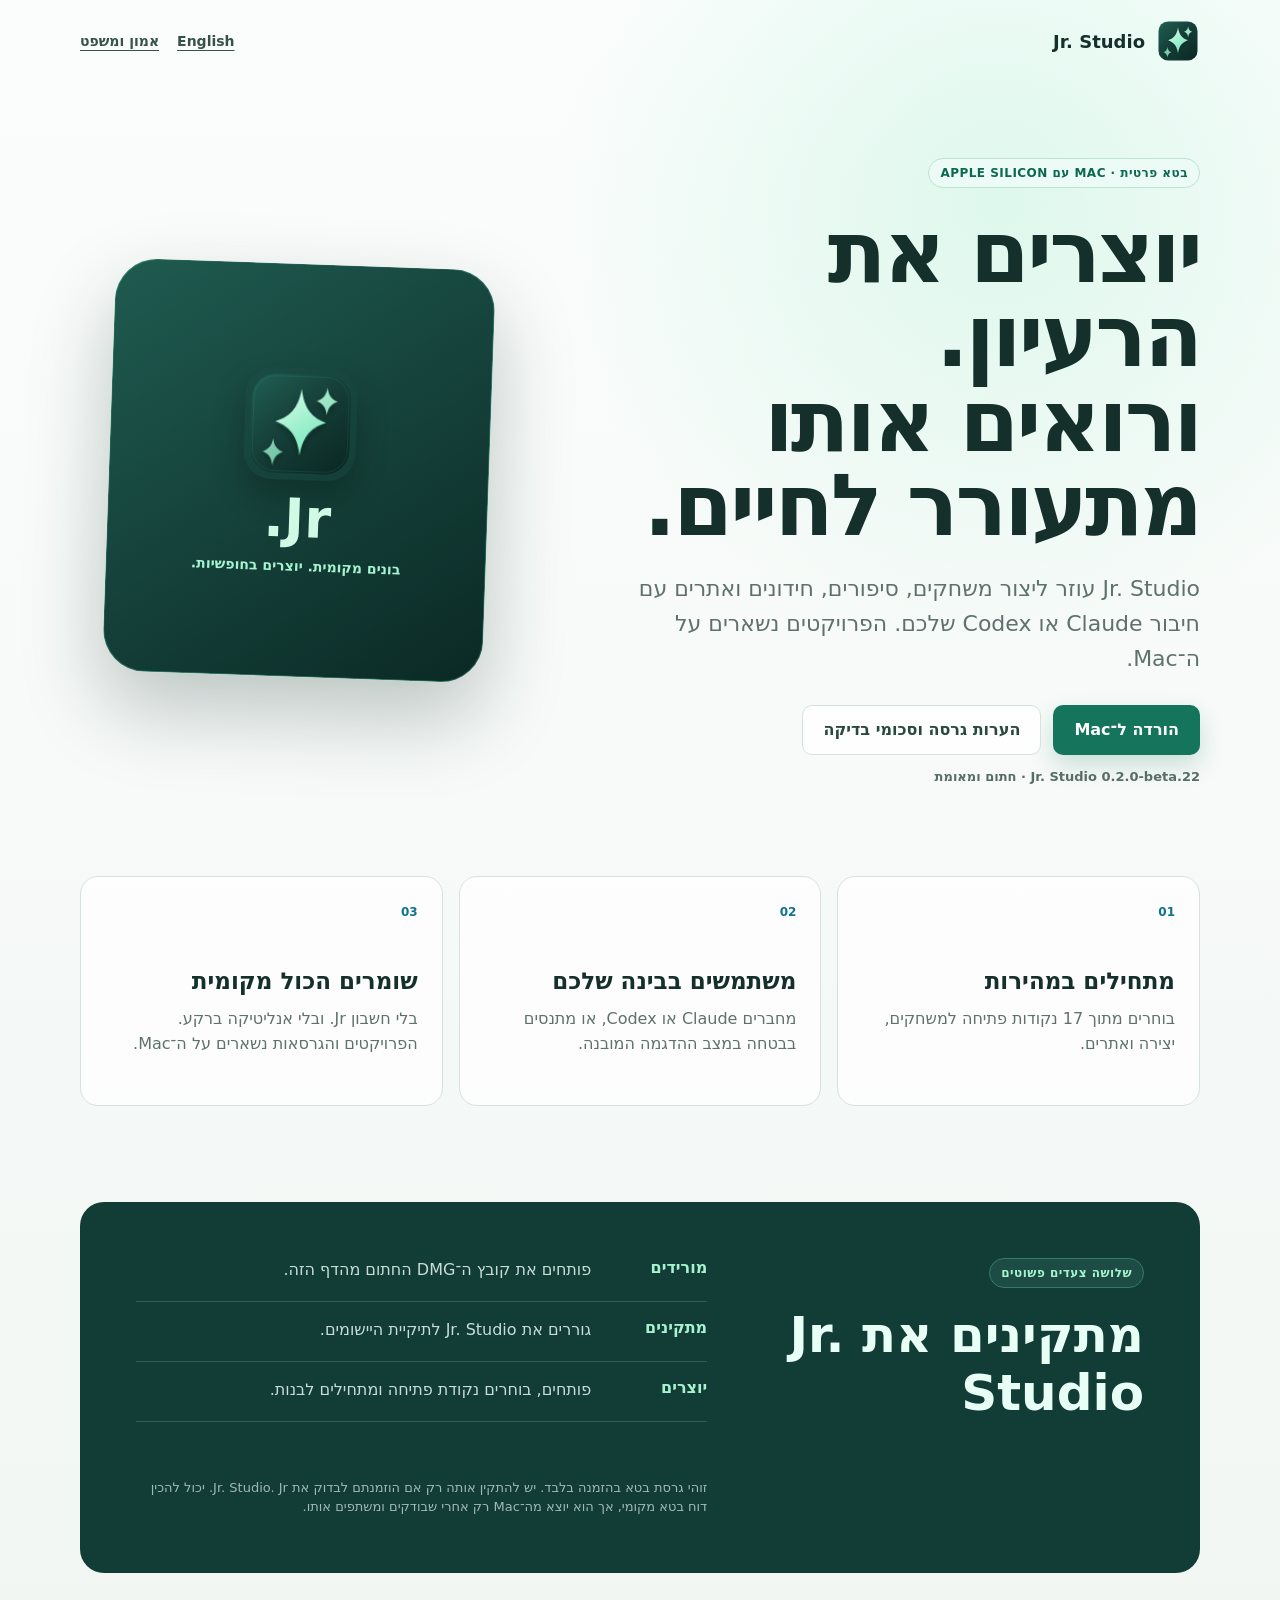
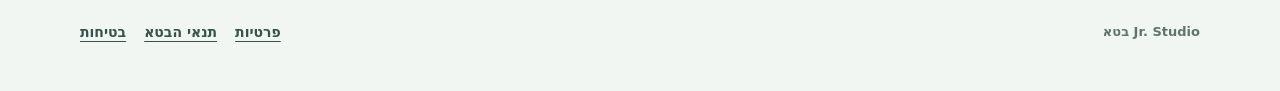
==== he/index.html @ 5e0ccfe3 "Publish v0.2.0-beta.22 download pages" ====
<!doctype html>
<html lang="he" dir="rtl">
  <head>
    <meta charset="utf-8" />
    <meta name="viewport" content="width=device-width, initial-scale=1" />
    <meta name="theme-color" content="#123d36" />
    <meta
      http-equiv="Content-Security-Policy"
      content="default-src 'none'; style-src 'self'; img-src 'self'; font-src 'none'; script-src 'none'; connect-src 'none'; object-src 'none'; base-uri 'none'; form-action 'none'"
    />
    <meta
      name="description"
      content="הורדת Jr. Studio בטא ל־Mac עם Apple Silicon ויצירת משחקים, סיפורים ואתרים בעזרת Claude, Codex או מצב הדגמה."
    />
    <link rel="canonical" href="https://getjr.app/he/" />
    <link rel="alternate" hreflang="en" href="https://getjr.app/" />
    <link rel="stylesheet" href="/assets/site.css" />
    <link rel="icon" href="/assets/icon.svg" type="image/svg+xml" />
    <title>Jr. Studio בטא — הורדה ל־Mac</title>
  </head>
  <body>
    <a class="skip-link" href="#main">דילוג לתוכן</a>
    <header class="site-header">
      <a class="brand" href="/he/" aria-label="דף הבית של Jr. Studio">
        <img src="/assets/icon.svg" width="44" height="44" alt="" />
        <span>Jr. Studio</span>
      </a>
      <nav aria-label="שפה ומידע משפטי">
        <a href="/" lang="en" dir="ltr">English</a>
        <a href="/legal/he/">אמון ומשפט</a>
      </nav>
    </header>

    <main id="main">
      <section class="hero" aria-labelledby="hero-title">
        <div class="hero-copy">
          <span class="eyebrow">בטא פרטית · Mac עם Apple Silicon</span>
          <h1 id="hero-title">יוצרים את הרעיון.<br />ורואים אותו מתעורר לחיים.</h1>
          <p class="lede">
            Jr. Studio עוזר ליצור משחקים, סיפורים, חידונים ואתרים עם חיבור Claude או
            Codex שלכם. הפרויקטים נשארים על ה־Mac.
          </p>
          <div class="hero-actions">
            <a class="button primary" href="https://github.com/MalenboimLior/jr-studio-releases/releases/download/v0.2.0-beta.22/Jr-Studio-0.2.0-beta.22-arm64.dmg" rel="noopener">
              הורדה ל־Mac
            </a>
            <a class="button secondary" href="https://github.com/MalenboimLior/jr-studio-releases/releases/tag/v0.2.0-beta.22" rel="noopener">
              הערות גרסה וסכומי בדיקה
            </a>
          </div>
          <p class="release-meta">Jr. Studio 0.2.0-beta.22 · חתום ומאומת</p>
        </div>
        <div class="hero-art" aria-hidden="true">
          <div class="app-card">
            <img src="/assets/icon.svg" width="112" height="112" alt="" />
            <strong>Jr.</strong>
            <span>בונים מקומית. יוצרים בחופשיות.</span>
          </div>
        </div>
      </section>

      <section class="feature-grid" aria-label="יתרונות">
        <article>
          <span>01</span>
          <h2>מתחילים במהירות</h2>
          <p>בוחרים מתוך 17 נקודות פתיחה למשחקים, יצירה ואתרים.</p>
        </article>
        <article>
          <span>02</span>
          <h2>משתמשים בבינה שלכם</h2>
          <p>מחברים Claude או Codex, או מתנסים בבטחה במצב ההדגמה המובנה.</p>
        </article>
        <article>
          <span>03</span>
          <h2>שומרים הכול מקומית</h2>
          <p>בלי חשבון Jr. ובלי אנליטיקה ברקע. הפרויקטים והגרסאות נשארים על ה־Mac.</p>
        </article>
      </section>

      <section class="install" aria-labelledby="install-title">
        <div>
          <span class="eyebrow">שלושה צעדים פשוטים</span>
          <h2 id="install-title">מתקינים את Jr. Studio</h2>
        </div>
        <ol>
          <li><strong>מורידים</strong><span>פותחים את קובץ ה־DMG החתום מהדף הזה.</span></li>
          <li><strong>מתקינים</strong><span>גוררים את Jr. Studio לתיקיית היישומים.</span></li>
          <li><strong>יוצרים</strong><span>פותחים, בוחרים נקודת פתיחה ומתחילים לבנות.</span></li>
        </ol>
        <p class="beta-note">
          זוהי גרסת בטא בהזמנה בלבד. יש להתקין אותה רק אם הוזמנתם לבדוק את Jr. Studio.
          Jr. יכול להכין דוח בטא מקומי, אך הוא יוצא מה־Mac רק אחרי שבודקים ומשתפים אותו.
        </p>
      </section>
    </main>

    <footer>
      <span>Jr. Studio בטא</span>
      <nav aria-label="מדיניות">
        <a href="/legal/he/privacy/">פרטיות</a>
        <a href="/legal/he/terms/">תנאי הבטא</a>
        <a href="/legal/he/safety/">בטיחות</a>
      </nav>
    </footer>
  </body>
</html>
---- assets/site.css ----
:root {
  color-scheme: light;
  font-family: Inter, ui-sans-serif, system-ui, -apple-system, BlinkMacSystemFont, "Segoe UI", sans-serif;
  color: #15302b;
  background: #f5f8f6;
  font-synthesis: none;
  text-rendering: optimizeLegibility;
  --ink: #15302b;
  --muted: #5e716c;
  --green: #14745c;
  --green-dark: #0d513f;
  --mint: #dff7ed;
  --line: #d8e2dd;
}

* { box-sizing: border-box; }

html { scroll-behavior: smooth; }

body {
  min-width: 320px;
  min-height: 100vh;
  margin: 0;
  background:
    radial-gradient(circle at 78% 12%, rgba(110, 231, 183, 0.2), transparent 28rem),
    linear-gradient(180deg, #fbfdfc 0%, #f1f6f3 100%);
}

a { color: inherit; }

a:focus-visible {
  outline: 3px solid #0284c7;
  outline-offset: 4px;
}

.skip-link {
  position: fixed;
  inset-block-start: 8px;
  inset-inline-start: 8px;
  z-index: 10;
  transform: translateY(-160%);
  border-radius: 8px;
  background: #fff;
  padding: 10px 14px;
  font-weight: 800;
}

.skip-link:focus { transform: translateY(0); }

.site-header,
main,
footer {
  width: min(1120px, calc(100% - 40px));
  margin-inline: auto;
}

.site-header {
  min-height: 82px;
  display: flex;
  align-items: center;
  justify-content: space-between;
  gap: 24px;
}

.brand {
  display: inline-flex;
  align-items: center;
  gap: 11px;
  text-decoration: none;
  font-size: 18px;
  font-weight: 900;
}

.brand img { border-radius: 12px; }

nav {
  display: flex;
  align-items: center;
  flex-wrap: wrap;
  gap: 18px;
}

nav a {
  color: #36534b;
  font-size: 14px;
  font-weight: 750;
  text-underline-offset: 4px;
}

.hero {
  min-height: 620px;
  display: grid;
  grid-template-columns: minmax(0, 1.15fr) minmax(300px, 0.85fr);
  align-items: center;
  gap: clamp(36px, 7vw, 96px);
  padding-block: 76px 92px;
}

.eyebrow {
  display: inline-block;
  border: 1px solid #bce4d5;
  border-radius: 999px;
  background: #ecfbf5;
  color: #0c684f;
  padding: 7px 11px;
  font-size: 12px;
  font-weight: 900;
  letter-spacing: 0.04em;
  text-transform: uppercase;
}

h1,
h2,
p { margin-block-start: 0; }

h1 {
  max-width: 760px;
  margin-block-end: 24px;
  font-size: clamp(50px, 7vw, 86px);
  line-height: 0.98;
  letter-spacing: -0.055em;
}

[dir="rtl"] h1 { letter-spacing: -0.035em; }

.hero-copy > .eyebrow { margin-block-end: 22px; }

.lede {
  max-width: 650px;
  margin-block-end: 28px;
  color: var(--muted);
  font-size: clamp(18px, 2vw, 22px);
  line-height: 1.6;
}

.hero-actions {
  display: flex;
  align-items: center;
  flex-wrap: wrap;
  gap: 12px;
}

.button {
  min-height: 50px;
  display: inline-flex;
  align-items: center;
  justify-content: center;
  border: 1px solid transparent;
  border-radius: 10px;
  padding-inline: 20px;
  text-decoration: none;
  font-weight: 900;
  touch-action: manipulation;
  transition: transform 120ms ease, box-shadow 120ms ease, background-color 120ms ease;
}

.button.primary {
  background: var(--green);
  color: #fff;
  box-shadow: 0 10px 24px rgba(20, 116, 92, 0.2);
}

.button.secondary {
  border-color: var(--line);
  background: rgba(255, 255, 255, 0.84);
  color: #29483f;
}

.button:hover { transform: translateY(-1px); }

.button.primary:hover { background: var(--green-dark); }

.button:active {
  transform: translateY(1px) scale(0.98);
  box-shadow: inset 0 2px 5px rgba(15, 23, 42, 0.18);
}

.release-meta {
  margin-block: 14px 0;
  color: #586d67;
  font-size: 13px;
  font-weight: 700;
}

.hero-art { display: grid; place-items: center; }

.app-card {
  width: min(100%, 380px);
  aspect-ratio: 0.92;
  display: grid;
  place-items: center;
  align-content: center;
  gap: 12px;
  border: 1px solid rgba(110, 231, 183, 0.28);
  border-radius: 42px;
  background: linear-gradient(145deg, #1f5b50, #0b2925);
  color: #d1fae5;
  box-shadow: 0 35px 80px rgba(10, 41, 36, 0.25);
  transform: rotate(2deg);
}

.app-card img { border-radius: 28px; box-shadow: 0 16px 32px rgba(0, 0, 0, 0.24); }
.app-card strong { font-size: 54px; line-height: 1; }
.app-card span { color: #a7f3d0; font-size: 14px; font-weight: 750; }

.feature-grid {
  display: grid;
  grid-template-columns: repeat(3, minmax(0, 1fr));
  gap: 16px;
  padding-block-end: 96px;
}

.feature-grid article {
  min-height: 230px;
  border: 1px solid var(--line);
  border-radius: 18px;
  background: rgba(255, 255, 255, 0.78);
  padding: 24px;
}

.feature-grid article > span { color: #0e7490; font-size: 12px; font-weight: 950; }
.feature-grid h2 { margin-block: 48px 12px; font-size: 23px; }
.feature-grid p { color: var(--muted); line-height: 1.6; }

.install {
  display: grid;
  grid-template-columns: 0.8fr 1.2fr;
  gap: 56px;
  border-radius: 24px;
  background: #123d36;
  color: #e8fff6;
  padding: clamp(28px, 5vw, 56px);
}

.install .eyebrow { border-color: #39796a; background: #1c4c43; color: #a7f3d0; }
.install h2 { margin-block: 18px 0; font-size: clamp(34px, 4vw, 50px); }
.install ol { display: grid; gap: 16px; margin: 0; padding: 0; list-style: none; }
.install li { display: grid; grid-template-columns: 100px 1fr; gap: 16px; border-block-end: 1px solid #2e5d53; padding-block-end: 16px; }
.install li strong { color: #a7f3d0; }
.install li span { color: #c8ddd6; line-height: 1.5; }
.beta-note { grid-column: 2; margin: 0; color: #9fbab2; font-size: 13px; line-height: 1.5; }

footer {
  min-height: 118px;
  display: flex;
  align-items: center;
  justify-content: space-between;
  gap: 24px;
  color: #5f746e;
  font-size: 13px;
}

footer > span { font-weight: 900; }

@media (max-width: 780px) {
  .site-header, main, footer { width: min(100% - 28px, 680px); }
  .hero { min-height: 0; grid-template-columns: 1fr; padding-block: 52px 68px; }
  .hero-art { order: -1; }
  .app-card { width: 210px; aspect-ratio: 1; border-radius: 28px; transform: rotate(1deg); }
  .app-card img { width: 76px; height: 76px; border-radius: 20px; }
  .app-card strong { font-size: 38px; }
  .feature-grid { grid-template-columns: 1fr; padding-block-end: 64px; }
  .feature-grid article { min-height: 180px; }
  .feature-grid h2 { margin-block-start: 26px; }
  .install { grid-template-columns: 1fr; gap: 34px; }
  .beta-note { grid-column: 1; }
  footer { align-items: flex-start; flex-direction: column; justify-content: center; }
}

@media (prefers-reduced-motion: reduce) {
  *, *::before, *::after { scroll-behavior: auto !important; transition: none !important; }
  .button:hover, .button:active { transform: none; }
}
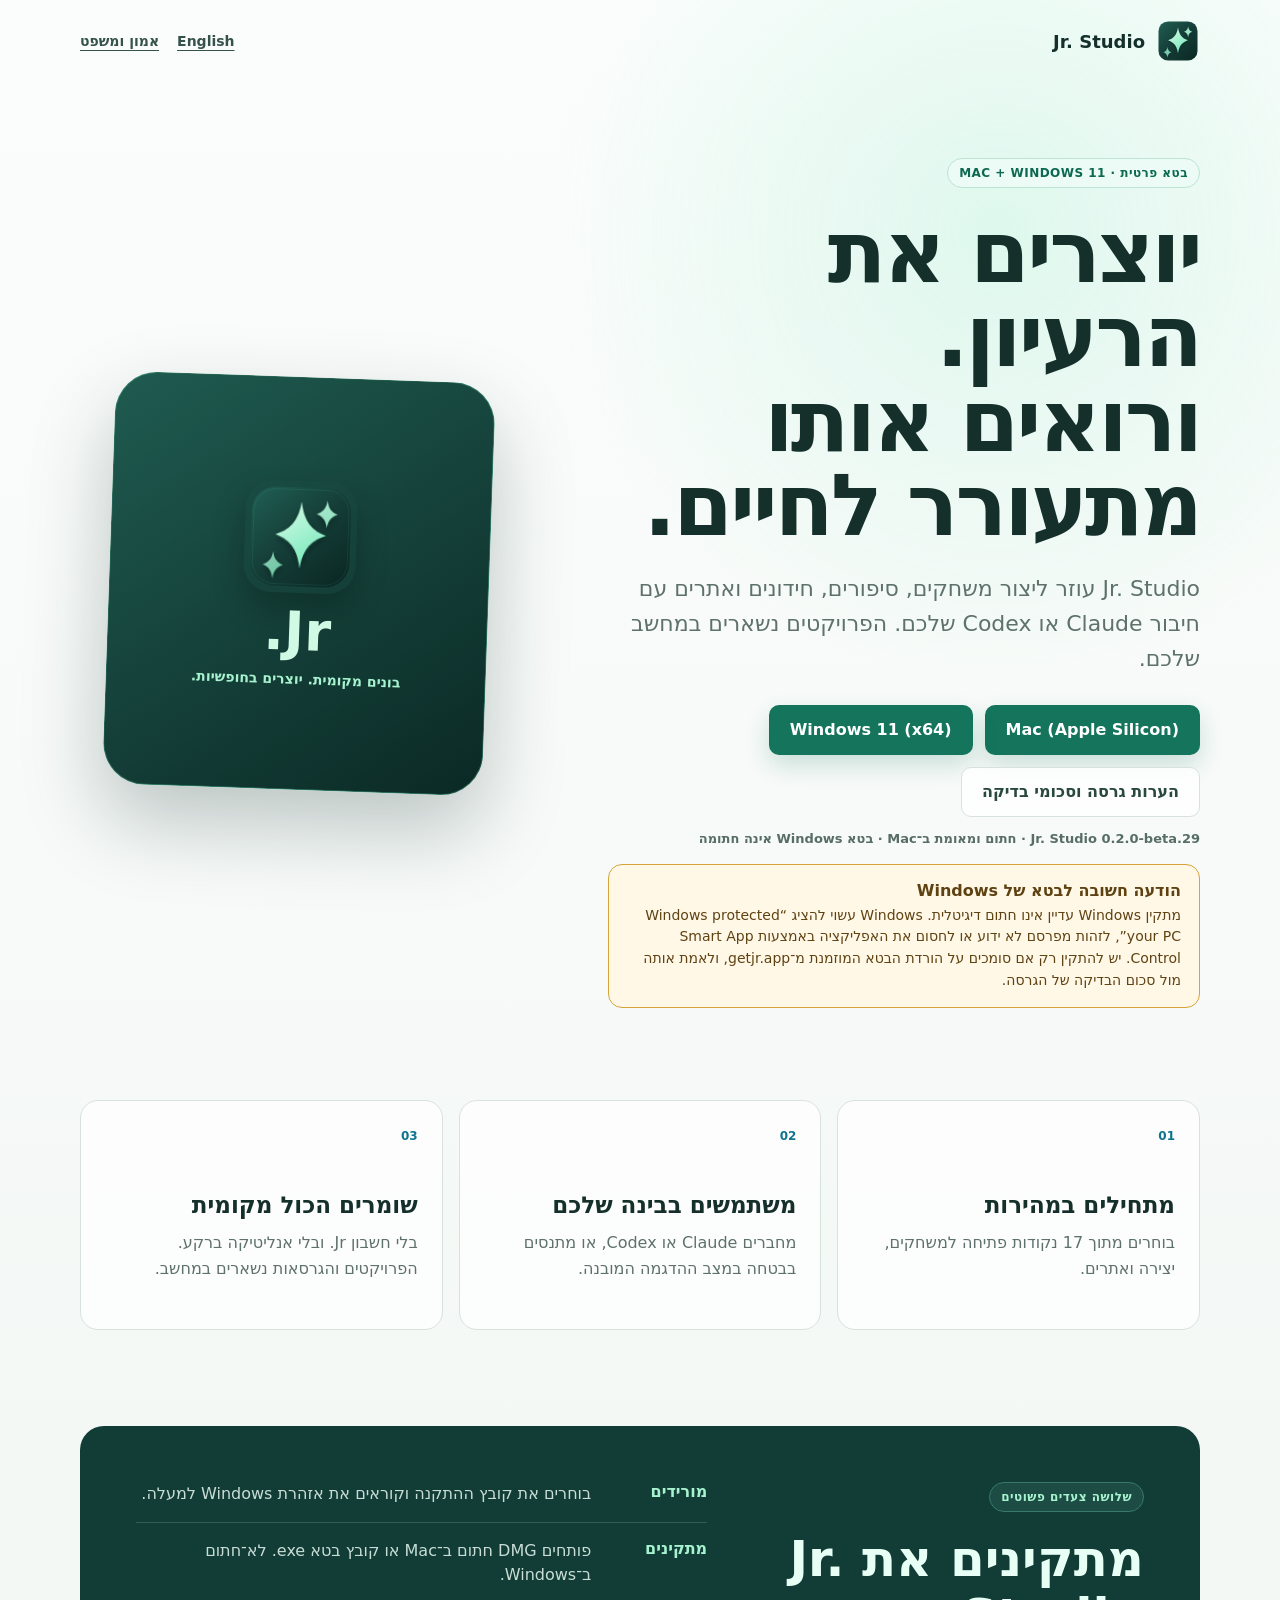
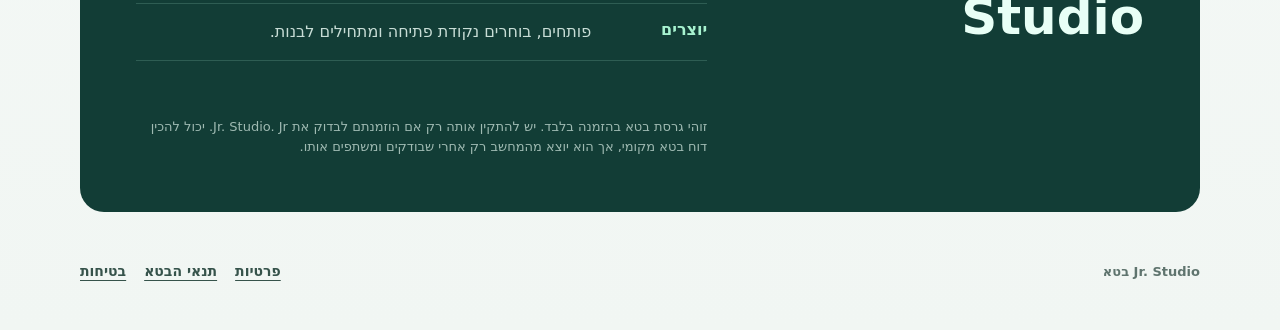
==== commit e67e84e6: "Publish v0.2.0-beta.29 download pages" ====
--- a/he/index.html
+++ b/he/index.html
@@ -10,13 +10,13 @@
     />
     <meta
       name="description"
-      content="הורדת Jr. Studio בטא ל־Mac עם Apple Silicon ויצירת משחקים, סיפורים ואתרים בעזרת Claude, Codex או מצב הדגמה."
+      content="הורדת Jr. Studio בטא ל־Mac או Windows 11 ויצירת משחקים, סיפורים ואתרים בעזרת Claude, Codex או מצב הדגמה."
     />
     <link rel="canonical" href="https://getjr.app/he/" />
     <link rel="alternate" hreflang="en" href="https://getjr.app/" />
     <link rel="stylesheet" href="/assets/site.css" />
     <link rel="icon" href="/assets/icon.svg" type="image/svg+xml" />
-    <title>Jr. Studio בטא — הורדה ל־Mac</title>
+    <title>Jr. Studio בטא — הורדה ל־Mac או Windows</title>
   </head>
   <body>
     <a class="skip-link" href="#main">דילוג לתוכן</a>
@@ -34,21 +34,33 @@
     <main id="main">
       <section class="hero" aria-labelledby="hero-title">
         <div class="hero-copy">
-          <span class="eyebrow">בטא פרטית · Mac עם Apple Silicon</span>
+          <span class="eyebrow">בטא פרטית · Mac + Windows 11</span>
           <h1 id="hero-title">יוצרים את הרעיון.<br />ורואים אותו מתעורר לחיים.</h1>
           <p class="lede">
             Jr. Studio עוזר ליצור משחקים, סיפורים, חידונים ואתרים עם חיבור Claude או
-            Codex שלכם. הפרויקטים נשארים על ה־Mac.
+            Codex שלכם. הפרויקטים נשארים במחשב שלכם.
           </p>
           <div class="hero-actions">
-            <a class="button primary" href="https://github.com/MalenboimLior/jr-studio-releases/releases/download/v0.2.0-beta.22/Jr-Studio-0.2.0-beta.22-arm64.dmg" rel="noopener">
-              הורדה ל־Mac
+            <a class="button primary" data-platform="mac" href="https://github.com/MalenboimLior/jr-studio-releases/releases/download/v0.2.0-beta.29/Jr-Studio-0.2.0-beta.29-arm64.dmg" rel="noopener">
+              Mac (Apple Silicon)
             </a>
-            <a class="button secondary" href="https://github.com/MalenboimLior/jr-studio-releases/releases/tag/v0.2.0-beta.22" rel="noopener">
+            <a class="button primary" data-platform="windows" href="https://github.com/MalenboimLior/jr-studio-releases/releases/download/v0.2.0-beta.29/Jr-Studio-0.2.0-beta.29-x64.exe" rel="noopener">
+              Windows 11 (x64)
+            </a>
+            <a class="button secondary" href="https://github.com/MalenboimLior/jr-studio-releases/releases/tag/v0.2.0-beta.29" rel="noopener">
               הערות גרסה וסכומי בדיקה
             </a>
           </div>
-          <p class="release-meta">Jr. Studio 0.2.0-beta.22 · חתום ומאומת</p>
+          <p class="release-meta">Jr. Studio 0.2.0-beta.29 · חתום ומאומת ב־Mac · בטא Windows אינה חתומה</p>
+          <aside class="platform-warning" data-windows-signing="unsigned" aria-labelledby="windows-warning-title">
+            <strong id="windows-warning-title">הודעה חשובה לבטא של Windows</strong>
+            <p>
+              מתקין Windows עדיין אינו חתום דיגיטלית. Windows עשוי להציג
+              “Windows protected your PC”, לזהות מפרסם לא ידוע או לחסום את
+              האפליקציה באמצעות Smart App Control. יש להתקין רק אם סומכים על
+              הורדת הבטא המוזמנת מ־getjr.app, ולאמת אותה מול סכום הבדיקה של הגרסה.
+            </p>
+          </aside>
         </div>
         <div class="hero-art" aria-hidden="true">
           <div class="app-card">
@@ -73,7 +85,7 @@
         <article>
           <span>03</span>
           <h2>שומרים הכול מקומית</h2>
-          <p>בלי חשבון Jr. ובלי אנליטיקה ברקע. הפרויקטים והגרסאות נשארים על ה־Mac.</p>
+          <p>בלי חשבון Jr. ובלי אנליטיקה ברקע. הפרויקטים והגרסאות נשארים במחשב.</p>
         </article>
       </section>
 
@@ -83,13 +95,13 @@
           <h2 id="install-title">מתקינים את Jr. Studio</h2>
         </div>
         <ol>
-          <li><strong>מורידים</strong><span>פותחים את קובץ ה־DMG החתום מהדף הזה.</span></li>
-          <li><strong>מתקינים</strong><span>גוררים את Jr. Studio לתיקיית היישומים.</span></li>
+          <li><strong>מורידים</strong><span>בוחרים את קובץ ההתקנה וקוראים את אזהרת Windows למעלה.</span></li>
+          <li><strong>מתקינים</strong><span>פותחים DMG חתום ב־Mac או קובץ בטא ‎.exe לא־חתום ב־Windows.</span></li>
           <li><strong>יוצרים</strong><span>פותחים, בוחרים נקודת פתיחה ומתחילים לבנות.</span></li>
         </ol>
         <p class="beta-note">
           זוהי גרסת בטא בהזמנה בלבד. יש להתקין אותה רק אם הוזמנתם לבדוק את Jr. Studio.
-          Jr. יכול להכין דוח בטא מקומי, אך הוא יוצא מה־Mac רק אחרי שבודקים ומשתפים אותו.
+          Jr. יכול להכין דוח בטא מקומי, אך הוא יוצא מהמחשב רק אחרי שבודקים ומשתפים אותו.
         </p>
       </section>
     </main>
--- a/assets/site.css
+++ b/assets/site.css
@@ -182,6 +182,26 @@
   font-weight: 700;
 }
 
+.platform-warning {
+  margin-block-start: 18px;
+  border: 1px solid #d6a33d;
+  border-radius: 14px;
+  background: #fff8e7;
+  color: #5f4212;
+  padding: 16px 18px;
+}
+
+.platform-warning strong {
+  display: block;
+  margin-block-end: 5px;
+}
+
+.platform-warning p {
+  margin: 0;
+  font-size: 14px;
+  line-height: 1.55;
+}
+
 .hero-art { display: grid; place-items: center; }
 
 .app-card {
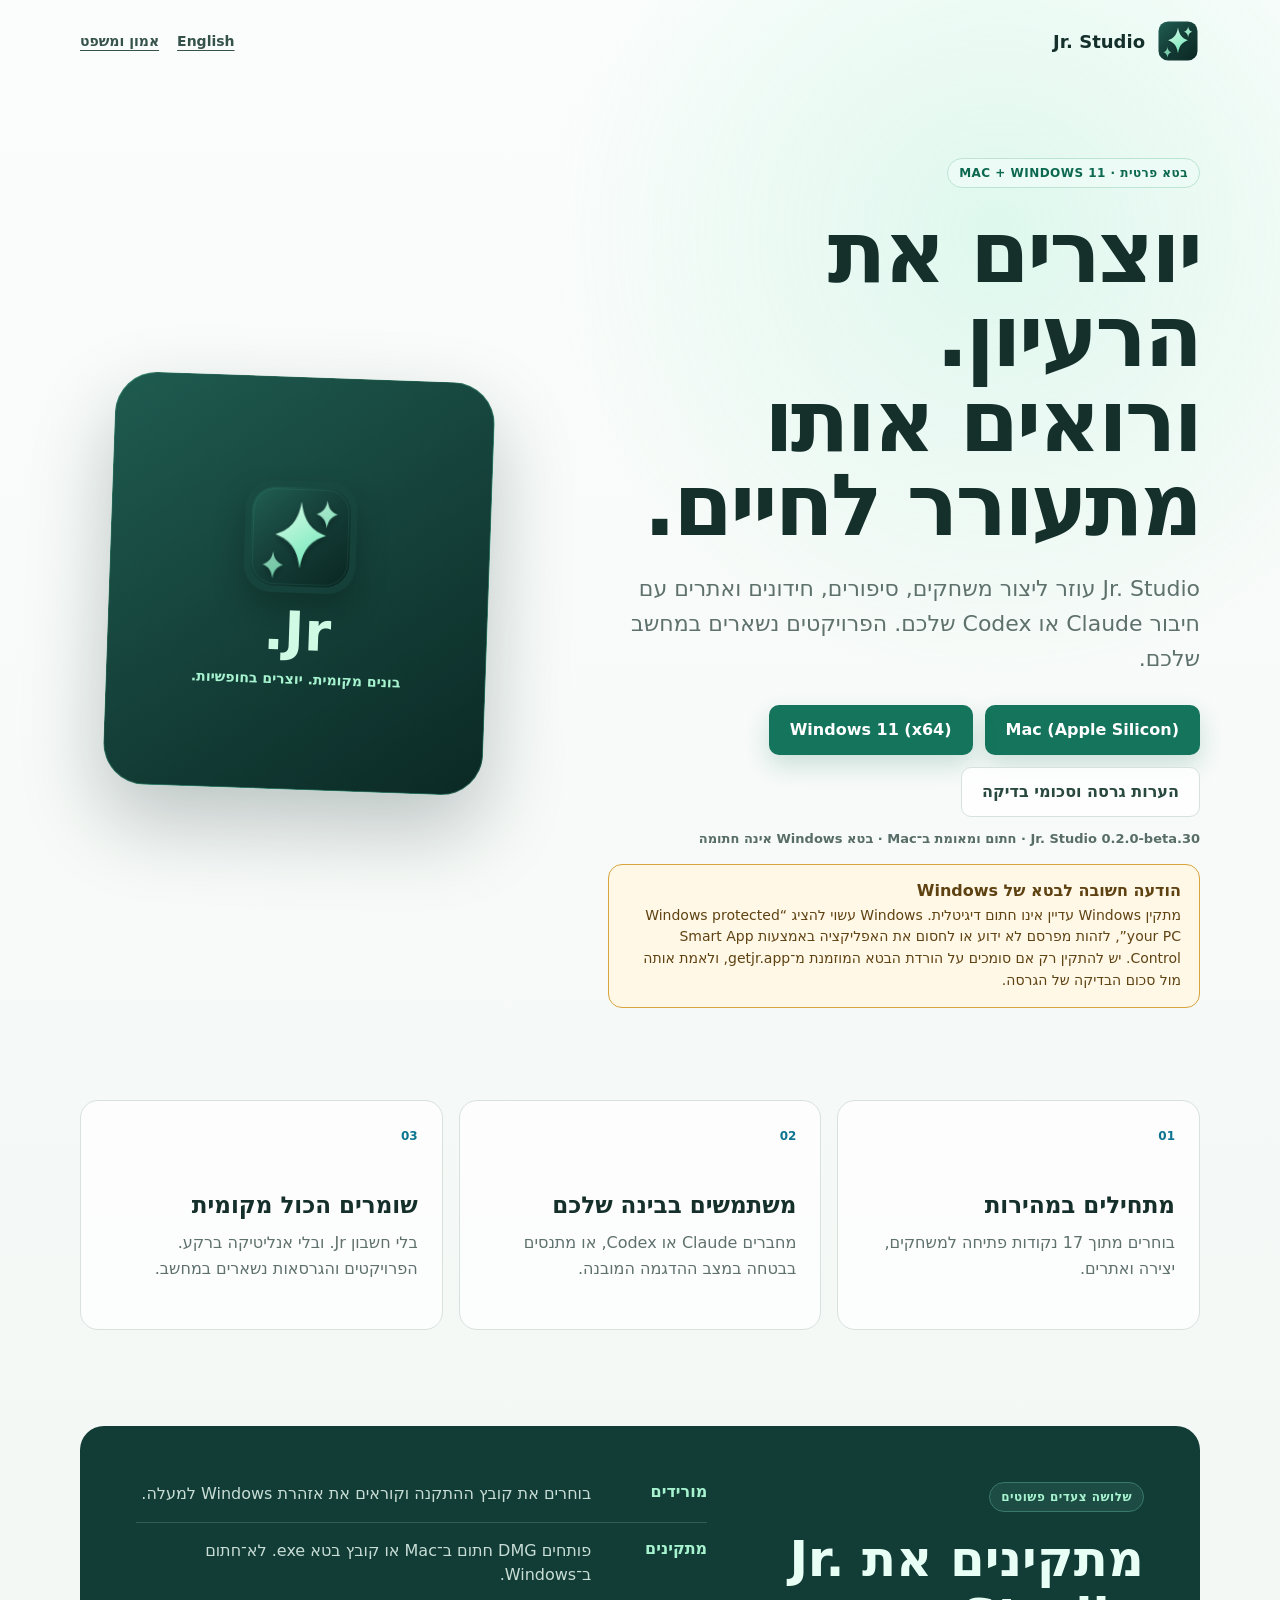
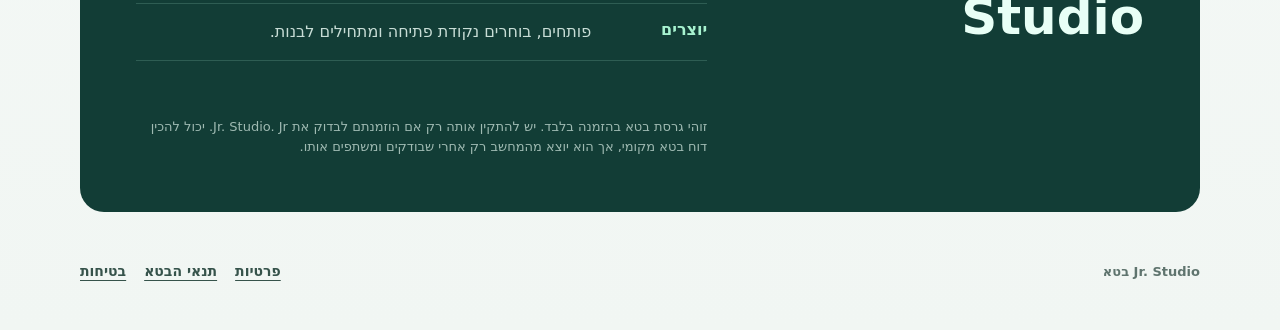
==== commit 935db584: "Publish v0.2.0-beta.30 download pages" ====
--- a/he/index.html
+++ b/he/index.html
@@ -41,17 +41,17 @@
             Codex שלכם. הפרויקטים נשארים במחשב שלכם.
           </p>
           <div class="hero-actions">
-            <a class="button primary" data-platform="mac" href="https://github.com/MalenboimLior/jr-studio-releases/releases/download/v0.2.0-beta.29/Jr-Studio-0.2.0-beta.29-arm64.dmg" rel="noopener">
+            <a class="button primary" data-platform="mac" href="https://github.com/MalenboimLior/jr-studio-releases/releases/download/v0.2.0-beta.30/Jr-Studio-0.2.0-beta.30-arm64.dmg" rel="noopener">
               Mac (Apple Silicon)
             </a>
-            <a class="button primary" data-platform="windows" href="https://github.com/MalenboimLior/jr-studio-releases/releases/download/v0.2.0-beta.29/Jr-Studio-0.2.0-beta.29-x64.exe" rel="noopener">
+            <a class="button primary" data-platform="windows" href="https://github.com/MalenboimLior/jr-studio-releases/releases/download/v0.2.0-beta.30/Jr-Studio-0.2.0-beta.30-x64.exe" rel="noopener">
               Windows 11 (x64)
             </a>
-            <a class="button secondary" href="https://github.com/MalenboimLior/jr-studio-releases/releases/tag/v0.2.0-beta.29" rel="noopener">
+            <a class="button secondary" href="https://github.com/MalenboimLior/jr-studio-releases/releases/tag/v0.2.0-beta.30" rel="noopener">
               הערות גרסה וסכומי בדיקה
             </a>
           </div>
-          <p class="release-meta">Jr. Studio 0.2.0-beta.29 · חתום ומאומת ב־Mac · בטא Windows אינה חתומה</p>
+          <p class="release-meta">Jr. Studio 0.2.0-beta.30 · חתום ומאומת ב־Mac · בטא Windows אינה חתומה</p>
           <aside class="platform-warning" data-windows-signing="unsigned" aria-labelledby="windows-warning-title">
             <strong id="windows-warning-title">הודעה חשובה לבטא של Windows</strong>
             <p>
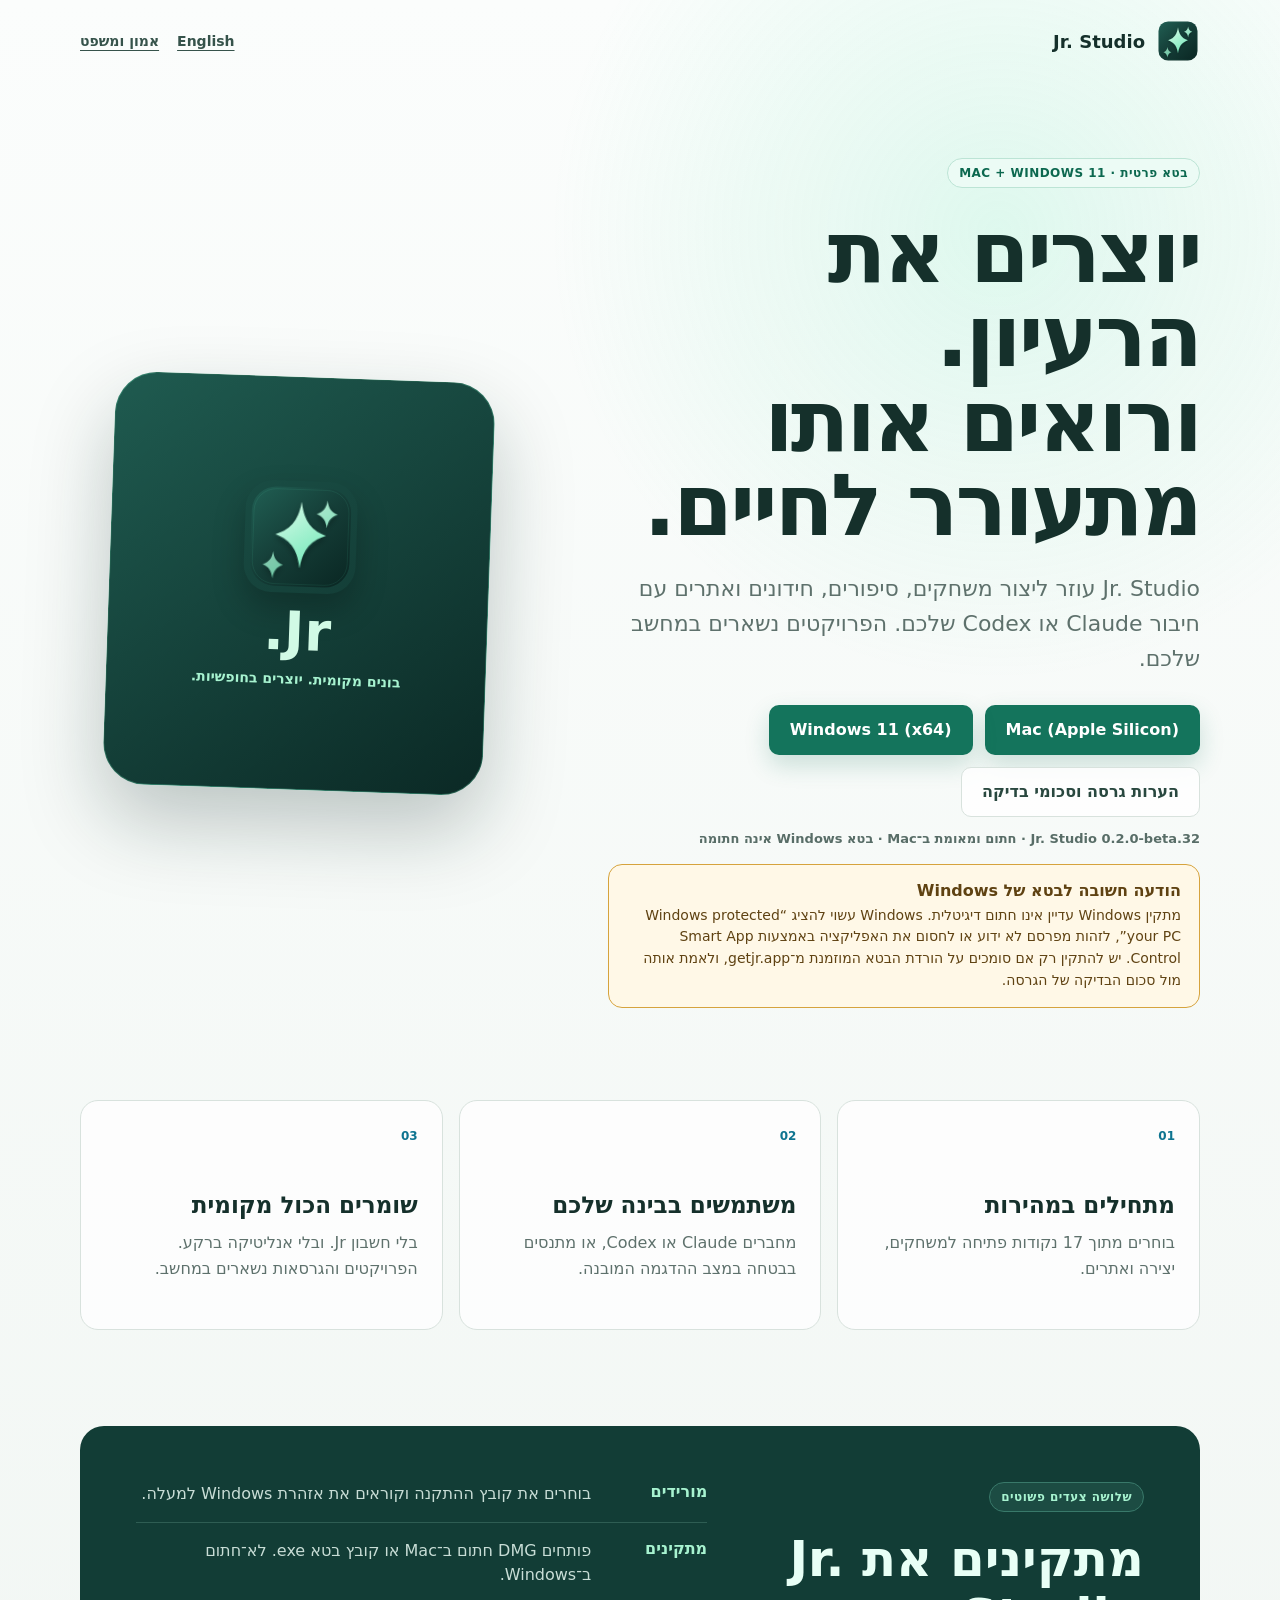
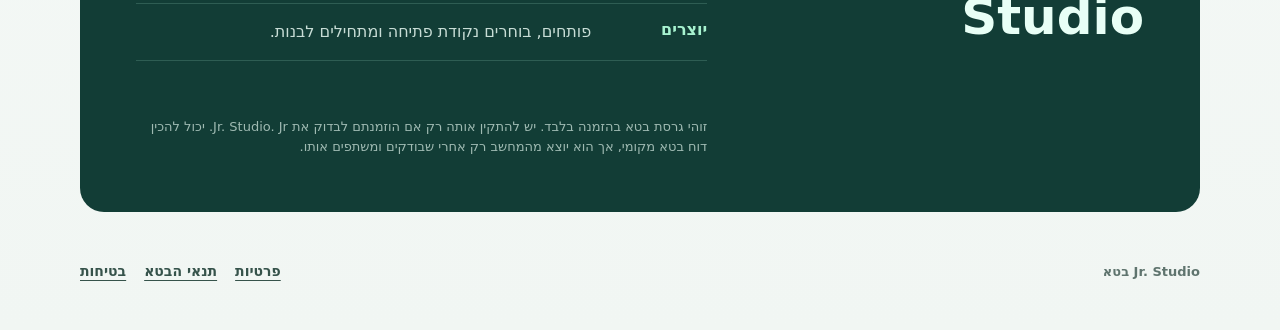
==== commit 2a78712f: "Publish v0.2.0-beta.32 download pages" ====
--- a/he/index.html
+++ b/he/index.html
@@ -41,17 +41,17 @@
             Codex שלכם. הפרויקטים נשארים במחשב שלכם.
           </p>
           <div class="hero-actions">
-            <a class="button primary" data-platform="mac" href="https://github.com/MalenboimLior/jr-studio-releases/releases/download/v0.2.0-beta.30/Jr-Studio-0.2.0-beta.30-arm64.dmg" rel="noopener">
+            <a class="button primary" data-platform="mac" href="https://github.com/MalenboimLior/jr-studio-releases/releases/download/v0.2.0-beta.32/Jr-Studio-0.2.0-beta.32-arm64.dmg" rel="noopener">
               Mac (Apple Silicon)
             </a>
-            <a class="button primary" data-platform="windows" href="https://github.com/MalenboimLior/jr-studio-releases/releases/download/v0.2.0-beta.30/Jr-Studio-0.2.0-beta.30-x64.exe" rel="noopener">
+            <a class="button primary" data-platform="windows" href="https://github.com/MalenboimLior/jr-studio-releases/releases/download/v0.2.0-beta.32/Jr-Studio-0.2.0-beta.32-x64.exe" rel="noopener">
               Windows 11 (x64)
             </a>
-            <a class="button secondary" href="https://github.com/MalenboimLior/jr-studio-releases/releases/tag/v0.2.0-beta.30" rel="noopener">
+            <a class="button secondary" href="https://github.com/MalenboimLior/jr-studio-releases/releases/tag/v0.2.0-beta.32" rel="noopener">
               הערות גרסה וסכומי בדיקה
             </a>
           </div>
-          <p class="release-meta">Jr. Studio 0.2.0-beta.30 · חתום ומאומת ב־Mac · בטא Windows אינה חתומה</p>
+          <p class="release-meta">Jr. Studio 0.2.0-beta.32 · חתום ומאומת ב־Mac · בטא Windows אינה חתומה</p>
           <aside class="platform-warning" data-windows-signing="unsigned" aria-labelledby="windows-warning-title">
             <strong id="windows-warning-title">הודעה חשובה לבטא של Windows</strong>
             <p>
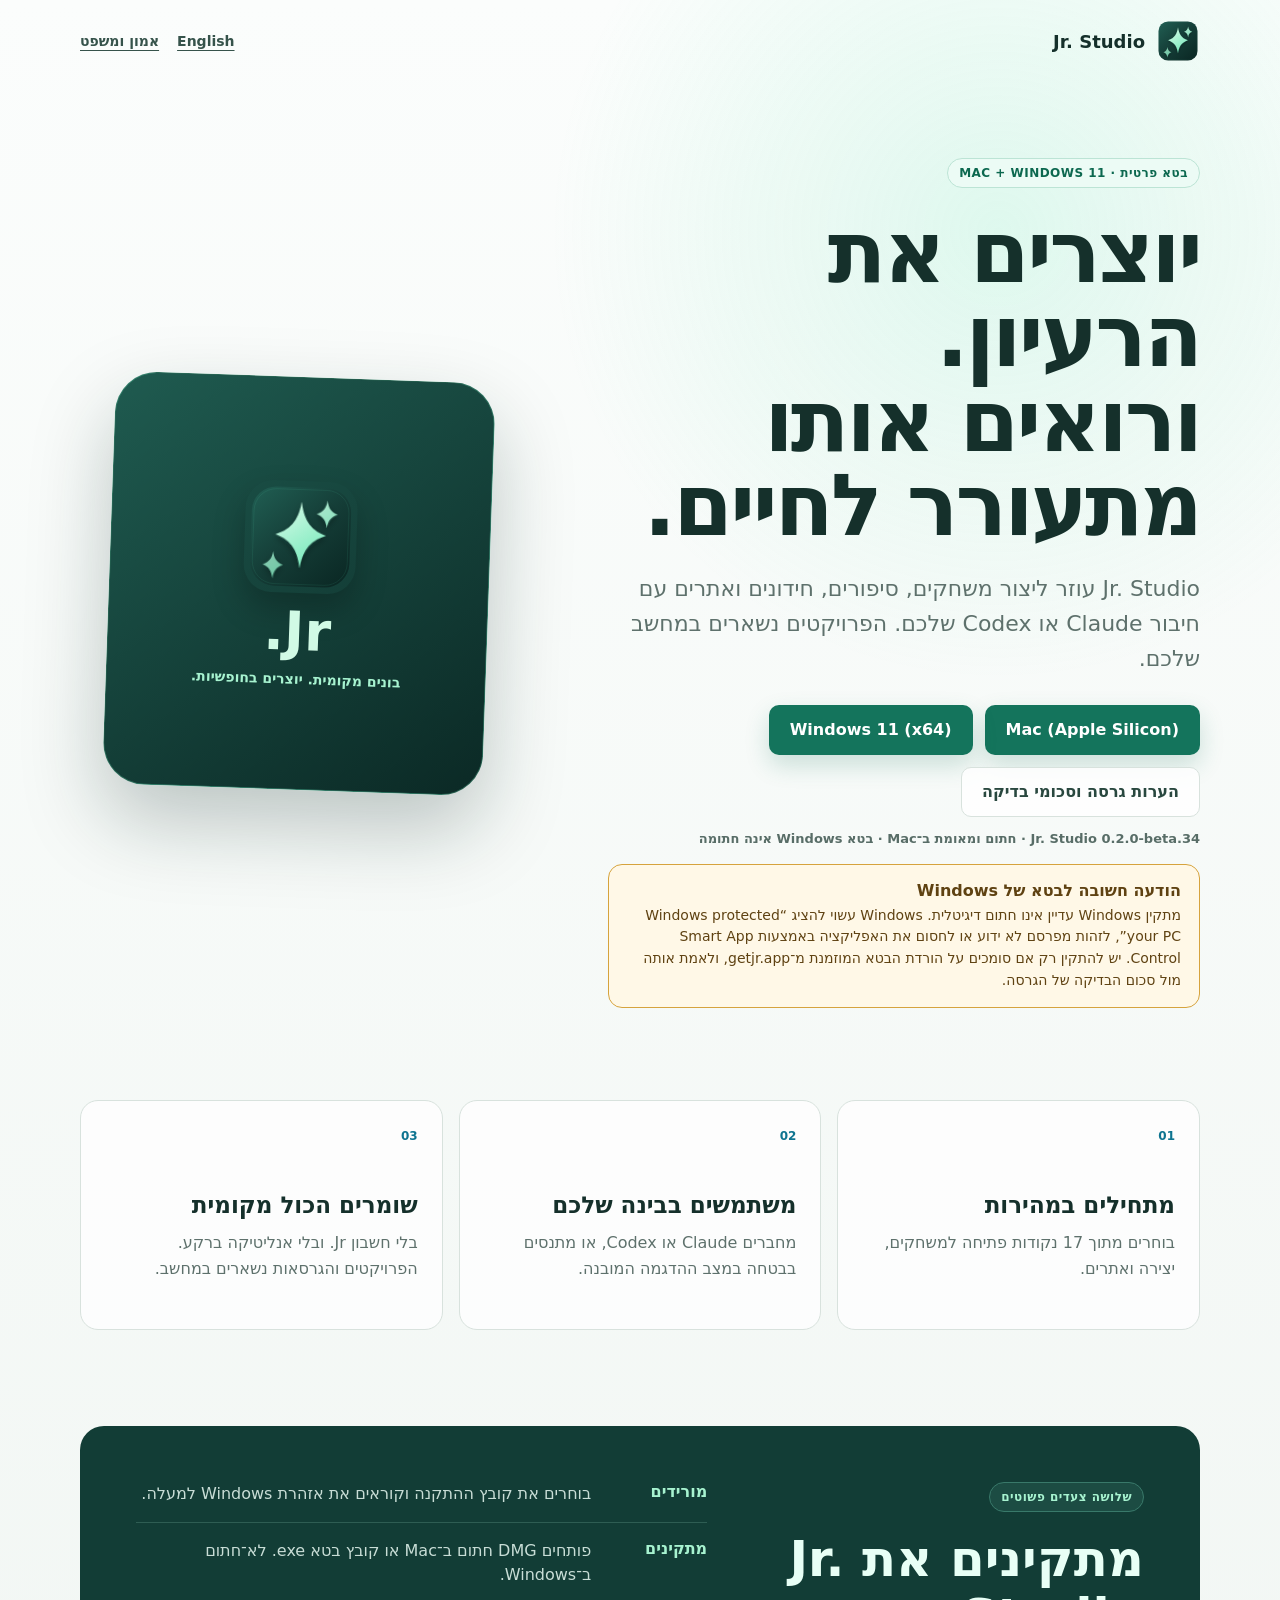
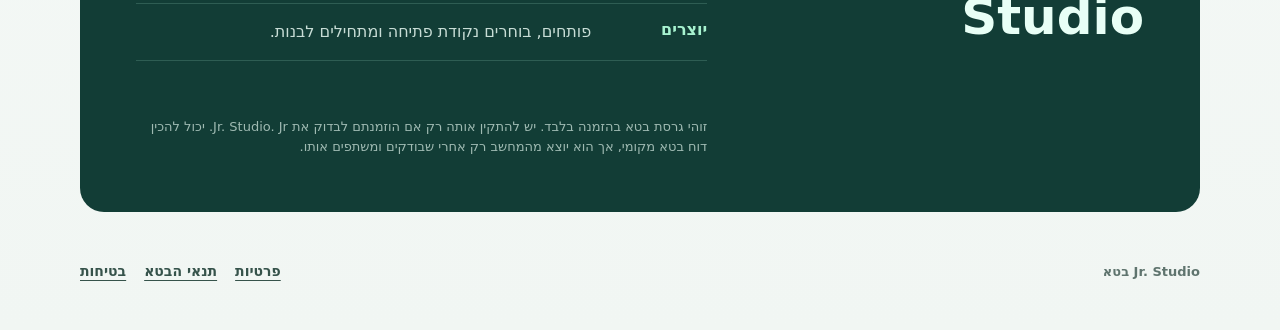
==== commit b7848f88: "Publish v0.2.0-beta.34 download pages" ====
--- a/he/index.html
+++ b/he/index.html
@@ -41,17 +41,17 @@
             Codex שלכם. הפרויקטים נשארים במחשב שלכם.
           </p>
           <div class="hero-actions">
-            <a class="button primary" data-platform="mac" href="https://github.com/MalenboimLior/jr-studio-releases/releases/download/v0.2.0-beta.32/Jr-Studio-0.2.0-beta.32-arm64.dmg" rel="noopener">
+            <a class="button primary" data-platform="mac" href="https://github.com/MalenboimLior/jr-studio-releases/releases/download/v0.2.0-beta.34/Jr-Studio-0.2.0-beta.34-arm64.dmg" rel="noopener">
               Mac (Apple Silicon)
             </a>
-            <a class="button primary" data-platform="windows" href="https://github.com/MalenboimLior/jr-studio-releases/releases/download/v0.2.0-beta.32/Jr-Studio-0.2.0-beta.32-x64.exe" rel="noopener">
+            <a class="button primary" data-platform="windows" href="https://github.com/MalenboimLior/jr-studio-releases/releases/download/v0.2.0-beta.34/Jr-Studio-0.2.0-beta.34-x64.exe" rel="noopener">
               Windows 11 (x64)
             </a>
-            <a class="button secondary" href="https://github.com/MalenboimLior/jr-studio-releases/releases/tag/v0.2.0-beta.32" rel="noopener">
+            <a class="button secondary" href="https://github.com/MalenboimLior/jr-studio-releases/releases/tag/v0.2.0-beta.34" rel="noopener">
               הערות גרסה וסכומי בדיקה
             </a>
           </div>
-          <p class="release-meta">Jr. Studio 0.2.0-beta.32 · חתום ומאומת ב־Mac · בטא Windows אינה חתומה</p>
+          <p class="release-meta">Jr. Studio 0.2.0-beta.34 · חתום ומאומת ב־Mac · בטא Windows אינה חתומה</p>
           <aside class="platform-warning" data-windows-signing="unsigned" aria-labelledby="windows-warning-title">
             <strong id="windows-warning-title">הודעה חשובה לבטא של Windows</strong>
             <p>
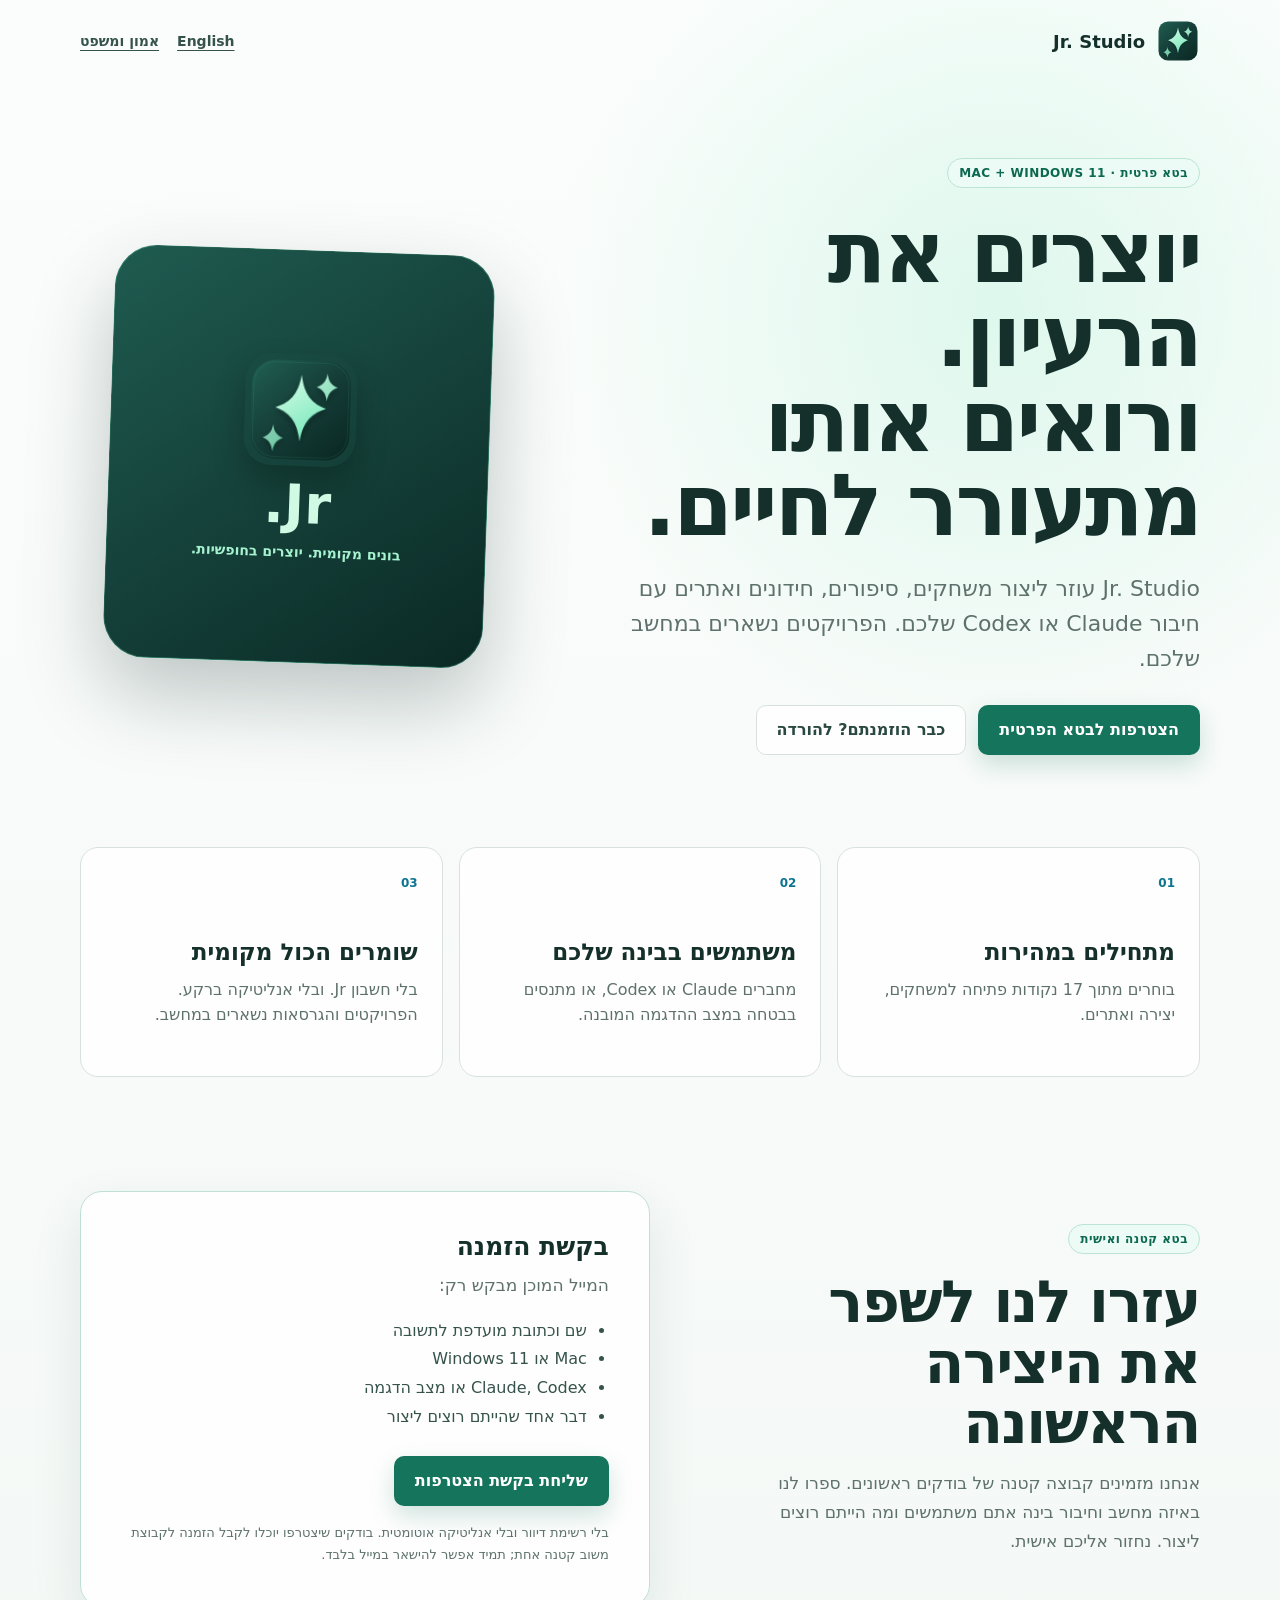
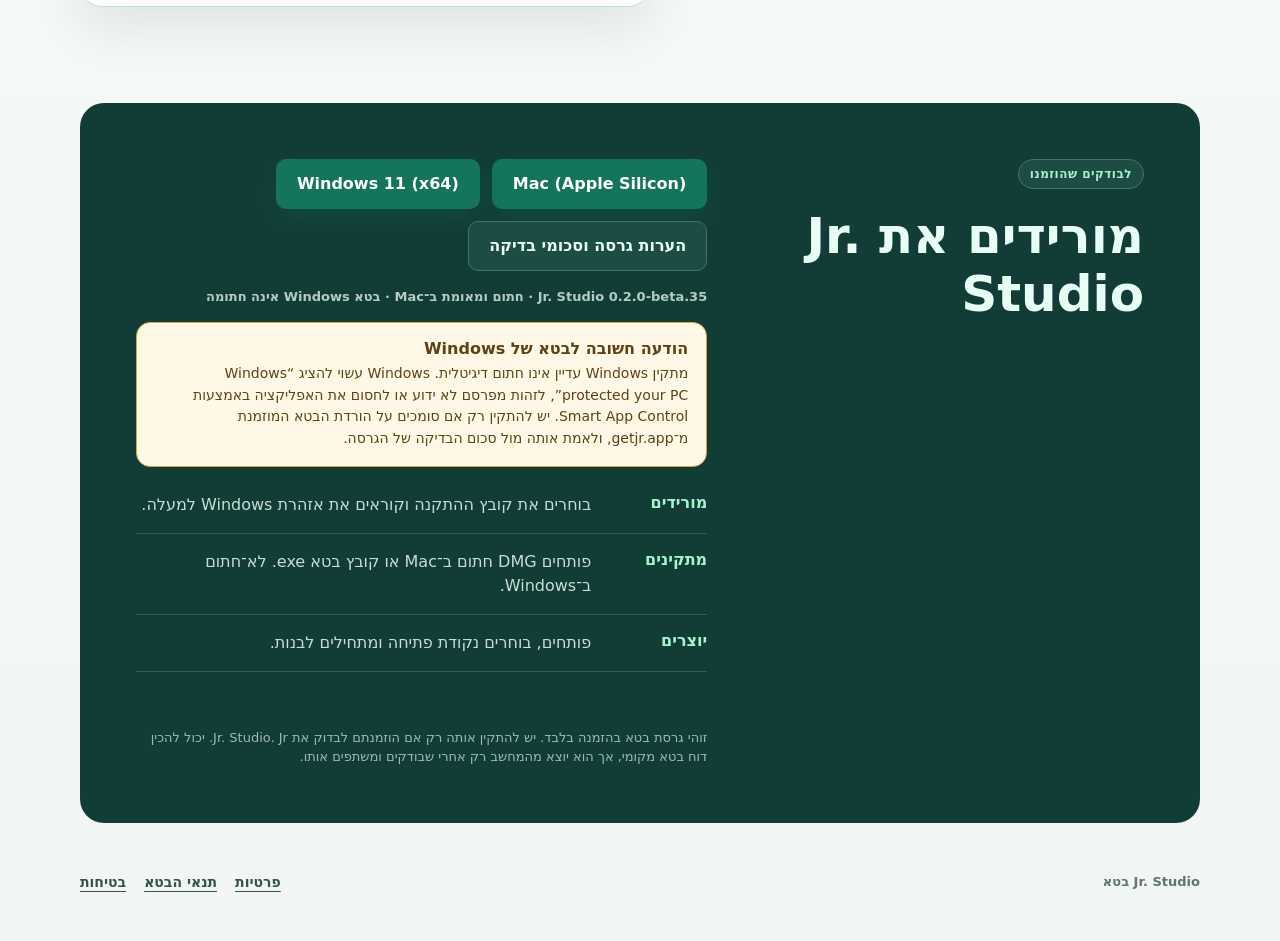
==== commit 23937836: "Publish v0.2.0-beta.35 download pages" ====
--- a/he/index.html
+++ b/he/index.html
@@ -10,13 +10,32 @@
     />
     <meta
       name="description"
-      content="הורדת Jr. Studio בטא ל־Mac או Windows 11 ויצירת משחקים, סיפורים ואתרים בעזרת Claude, Codex או מצב הדגמה."
+      content="הצטרפות לבטא הפרטית של Jr. Studio ויצירת משחקים, סיפורים ואתרים בעזרת Claude, Codex או מצב הדגמה."
     />
+    <meta property="og:type" content="website" />
+    <meta property="og:site_name" content="Jr. Studio" />
+    <meta property="og:title" content="הבטא הפרטית של Jr. Studio" />
+    <meta
+      property="og:description"
+      content="יוצרים משחקים, סיפורים ואתרים עם הבינה שכבר משתמשים בה. הפרויקטים מקומיים, בלי חשבון Jr. ובלי אנליטיקה ברקע."
+    />
+    <meta property="og:url" content="https://getjr.app/he/" />
+    <meta property="og:image" content="https://getjr.app/assets/social-card.png" />
+    <meta property="og:image:width" content="1200" />
+    <meta property="og:image:height" content="630" />
+    <meta property="og:image:alt" content="הבטא הפרטית של Jr. Studio" />
+    <meta name="twitter:card" content="summary_large_image" />
+    <meta name="twitter:title" content="הבטא הפרטית של Jr. Studio" />
+    <meta
+      name="twitter:description"
+      content="יוצרים משחקים, סיפורים ואתרים עם הבינה שכבר משתמשים בה. מקומי, פרטי ופשוט להתחיל."
+    />
+    <meta name="twitter:image" content="https://getjr.app/assets/social-card.png" />
     <link rel="canonical" href="https://getjr.app/he/" />
     <link rel="alternate" hreflang="en" href="https://getjr.app/" />
     <link rel="stylesheet" href="/assets/site.css" />
     <link rel="icon" href="/assets/icon.svg" type="image/svg+xml" />
-    <title>Jr. Studio בטא — הורדה ל־Mac או Windows</title>
+    <title>הבטא הפרטית של Jr. Studio — הצטרפות לבודקים הראשונים</title>
   </head>
   <body>
     <a class="skip-link" href="#main">דילוג לתוכן</a>
@@ -41,26 +60,13 @@
             Codex שלכם. הפרויקטים נשארים במחשב שלכם.
           </p>
           <div class="hero-actions">
-            <a class="button primary" data-platform="mac" href="https://github.com/MalenboimLior/jr-studio-releases/releases/download/v0.2.0-beta.34/Jr-Studio-0.2.0-beta.34-arm64.dmg" rel="noopener">
-              Mac (Apple Silicon)
+            <a class="button primary" href="#join">
+              הצטרפות לבטא הפרטית
             </a>
-            <a class="button primary" data-platform="windows" href="https://github.com/MalenboimLior/jr-studio-releases/releases/download/v0.2.0-beta.34/Jr-Studio-0.2.0-beta.34-x64.exe" rel="noopener">
-              Windows 11 (x64)
-            </a>
-            <a class="button secondary" href="https://github.com/MalenboimLior/jr-studio-releases/releases/tag/v0.2.0-beta.34" rel="noopener">
-              הערות גרסה וסכומי בדיקה
+            <a class="button secondary" href="#download">
+              כבר הוזמנתם? להורדה
             </a>
           </div>
-          <p class="release-meta">Jr. Studio 0.2.0-beta.34 · חתום ומאומת ב־Mac · בטא Windows אינה חתומה</p>
-          <aside class="platform-warning" data-windows-signing="unsigned" aria-labelledby="windows-warning-title">
-            <strong id="windows-warning-title">הודעה חשובה לבטא של Windows</strong>
-            <p>
-              מתקין Windows עדיין אינו חתום דיגיטלית. Windows עשוי להציג
-              “Windows protected your PC”, לזהות מפרסם לא ידוע או לחסום את
-              האפליקציה באמצעות Smart App Control. יש להתקין רק אם סומכים על
-              הורדת הבטא המוזמנת מ־getjr.app, ולאמת אותה מול סכום הבדיקה של הגרסה.
-            </p>
-          </aside>
         </div>
         <div class="hero-art" aria-hidden="true">
           <div class="app-card">
@@ -89,16 +95,68 @@
         </article>
       </section>
 
-      <section class="install" aria-labelledby="install-title">
+      <section class="beta-signup" id="join" aria-labelledby="join-title">
         <div>
-          <span class="eyebrow">שלושה צעדים פשוטים</span>
-          <h2 id="install-title">מתקינים את Jr. Studio</h2>
+          <span class="eyebrow">בטא קטנה ואישית</span>
+          <h2 id="join-title">עזרו לנו לשפר את היצירה הראשונה</h2>
+          <p>
+            אנחנו מזמינים קבוצה קטנה של בודקים ראשונים. ספרו לנו באיזה מחשב
+            וחיבור בינה אתם משתמשים ומה הייתם רוצים ליצור. נחזור אליכם אישית.
+          </p>
         </div>
-        <ol>
-          <li><strong>מורידים</strong><span>בוחרים את קובץ ההתקנה וקוראים את אזהרת Windows למעלה.</span></li>
-          <li><strong>מתקינים</strong><span>פותחים DMG חתום ב־Mac או קובץ בטא ‎.exe לא־חתום ב־Windows.</span></li>
-          <li><strong>יוצרים</strong><span>פותחים, בוחרים נקודת פתיחה ומתחילים לבנות.</span></li>
-        </ol>
+        <div class="signup-card">
+          <h3>בקשת הזמנה</h3>
+          <p>המייל המוכן מבקש רק:</p>
+          <ul>
+            <li>שם וכתובת מועדפת לתשובה</li>
+            <li>Mac או Windows 11</li>
+            <li>Claude, Codex או מצב הדגמה</li>
+            <li>דבר אחד שהייתם רוצים ליצור</li>
+          </ul>
+          <a
+            class="button primary"
+            href="mailto:support@getjr.app?subject=%D7%94%D7%A6%D7%98%D7%A8%D7%A4%D7%95%D7%AA%20%D7%9C%D7%91%D7%98%D7%90%20%D7%94%D7%A4%D7%A8%D7%98%D7%99%D7%AA%20%D7%A9%D7%9C%20Jr.%20Studio&amp;body=%D7%A9%D7%9D%3A%0A%D7%9B%D7%AA%D7%95%D7%91%D7%AA%20%D7%9E%D7%95%D7%A2%D7%93%D7%A4%D7%AA%20%D7%9C%D7%AA%D7%A9%D7%95%D7%91%D7%94%3A%0A%D7%9E%D7%97%D7%A9%D7%91%20(Mac%20%D7%90%D7%95%20Windows%2011)%3A%0A%D7%97%D7%99%D7%91%D7%95%D7%A8%20%D7%91%D7%99%D7%A0%D7%94%20(Claude%2C%20Codex%20%D7%90%D7%95%20%D7%9E%D7%A6%D7%91%20%D7%94%D7%93%D7%92%D7%9E%D7%94)%3A%0A%D7%9E%D7%94%20%D7%94%D7%99%D7%99%D7%AA%D7%99%20%D7%A8%D7%95%D7%A6%D7%94%20%D7%9C%D7%99%D7%A6%D7%95%D7%A8%3A%0A"
+          >שליחת בקשת הצטרפות</a>
+          <p class="privacy-note">
+            בלי רשימת דיוור ובלי אנליטיקה אוטומטית. בודקים שיצטרפו יוכלו לקבל
+            הזמנה לקבוצת משוב קטנה אחת; תמיד אפשר להישאר במייל בלבד.
+          </p>
+        </div>
+      </section>
+
+      <section class="install" id="download" aria-labelledby="install-title">
+        <div>
+          <span class="eyebrow">לבודקים שהוזמנו</span>
+          <h2 id="install-title">מורידים את Jr. Studio</h2>
+        </div>
+        <div class="install-details">
+          <div class="hero-actions">
+            <a class="button primary" data-platform="mac" href="https://github.com/MalenboimLior/jr-studio-releases/releases/download/v0.2.0-beta.35/Jr-Studio-0.2.0-beta.35-arm64.dmg" rel="noopener">
+              Mac (Apple Silicon)
+            </a>
+            <a class="button primary" data-platform="windows" href="https://github.com/MalenboimLior/jr-studio-releases/releases/download/v0.2.0-beta.35/Jr-Studio-0.2.0-beta.35-x64.exe" rel="noopener">
+              Windows 11 (x64)
+            </a>
+            <a class="button secondary" href="https://github.com/MalenboimLior/jr-studio-releases/releases/tag/v0.2.0-beta.35" rel="noopener">
+              הערות גרסה וסכומי בדיקה
+            </a>
+          </div>
+          <p class="release-meta">Jr. Studio 0.2.0-beta.35 · חתום ומאומת ב־Mac · בטא Windows אינה חתומה</p>
+          <aside class="platform-warning" data-windows-signing="unsigned" aria-labelledby="windows-warning-title">
+            <strong id="windows-warning-title">הודעה חשובה לבטא של Windows</strong>
+            <p>
+              מתקין Windows עדיין אינו חתום דיגיטלית. Windows עשוי להציג
+              “Windows protected your PC”, לזהות מפרסם לא ידוע או לחסום את
+              האפליקציה באמצעות Smart App Control. יש להתקין רק אם סומכים על
+              הורדת הבטא המוזמנת מ־getjr.app, ולאמת אותה מול סכום הבדיקה של הגרסה.
+            </p>
+          </aside>
+          <ol>
+            <li><strong>מורידים</strong><span>בוחרים את קובץ ההתקנה וקוראים את אזהרת Windows למעלה.</span></li>
+            <li><strong>מתקינים</strong><span>פותחים DMG חתום ב־Mac או קובץ בטא ‎.exe לא־חתום ב־Windows.</span></li>
+            <li><strong>יוצרים</strong><span>פותחים, בוחרים נקודת פתיחה ומתחילים לבנות.</span></li>
+          </ol>
+        </div>
         <p class="beta-note">
           זוהי גרסת בטא בהזמנה בלבד. יש להתקין אותה רק אם הוזמנתם לבדוק את Jr. Studio.
           Jr. יכול להכין דוח בטא מקומי, אך הוא יוצא מהמחשב רק אחרי שבודקים ומשתפים אותו.
--- a/assets/site.css
+++ b/assets/site.css
@@ -242,6 +242,44 @@
 .feature-grid h2 { margin-block: 48px 12px; font-size: 23px; }
 .feature-grid p { color: var(--muted); line-height: 1.6; }
 
+.beta-signup {
+  display: grid;
+  grid-template-columns: minmax(0, 0.9fr) minmax(320px, 1.1fr);
+  align-items: center;
+  gap: clamp(36px, 7vw, 84px);
+  padding-block: 18px 96px;
+}
+
+.beta-signup h2 {
+  max-width: 540px;
+  margin-block: 18px 16px;
+  font-size: clamp(36px, 5vw, 58px);
+  line-height: 1.04;
+  letter-spacing: -0.04em;
+}
+
+[dir="rtl"] .beta-signup h2 { letter-spacing: -0.025em; }
+
+.beta-signup > div > p {
+  max-width: 580px;
+  color: var(--muted);
+  font-size: 17px;
+  line-height: 1.7;
+}
+
+.signup-card {
+  border: 1px solid #bfe0d5;
+  border-radius: 22px;
+  background: rgba(255, 255, 255, 0.88);
+  padding: clamp(24px, 4vw, 40px);
+  box-shadow: 0 20px 50px rgba(20, 73, 61, 0.1);
+}
+
+.signup-card h3 { margin: 0 0 10px; font-size: 25px; }
+.signup-card > p { color: var(--muted); line-height: 1.6; }
+.signup-card ul { margin-block: 0 24px; padding-inline-start: 22px; color: #36534b; line-height: 1.8; }
+.signup-card .privacy-note { margin: 16px 0 0; font-size: 13px; }
+
 .install {
   display: grid;
   grid-template-columns: 0.8fr 1.2fr;
@@ -254,7 +292,12 @@
 
 .install .eyebrow { border-color: #39796a; background: #1c4c43; color: #a7f3d0; }
 .install h2 { margin-block: 18px 0; font-size: clamp(34px, 4vw, 50px); }
-.install ol { display: grid; gap: 16px; margin: 0; padding: 0; list-style: none; }
+.install-details { display: grid; gap: 18px; }
+.install .hero-actions { align-items: stretch; }
+.install .button.secondary { border-color: #39796a; background: #1c4c43; color: #e8fff6; }
+.install .release-meta { margin: 0; color: #b5ccc5; }
+.install .platform-warning { margin: 0; }
+.install ol { display: grid; gap: 16px; margin: 8px 0 0; padding: 0; list-style: none; }
 .install li { display: grid; grid-template-columns: 100px 1fr; gap: 16px; border-block-end: 1px solid #2e5d53; padding-block-end: 16px; }
 .install li strong { color: #a7f3d0; }
 .install li span { color: #c8ddd6; line-height: 1.5; }
@@ -282,6 +325,7 @@
   .feature-grid { grid-template-columns: 1fr; padding-block-end: 64px; }
   .feature-grid article { min-height: 180px; }
   .feature-grid h2 { margin-block-start: 26px; }
+  .beta-signup { grid-template-columns: 1fr; gap: 28px; padding-block-end: 64px; }
   .install { grid-template-columns: 1fr; gap: 34px; }
   .beta-note { grid-column: 1; }
   footer { align-items: flex-start; flex-direction: column; justify-content: center; }
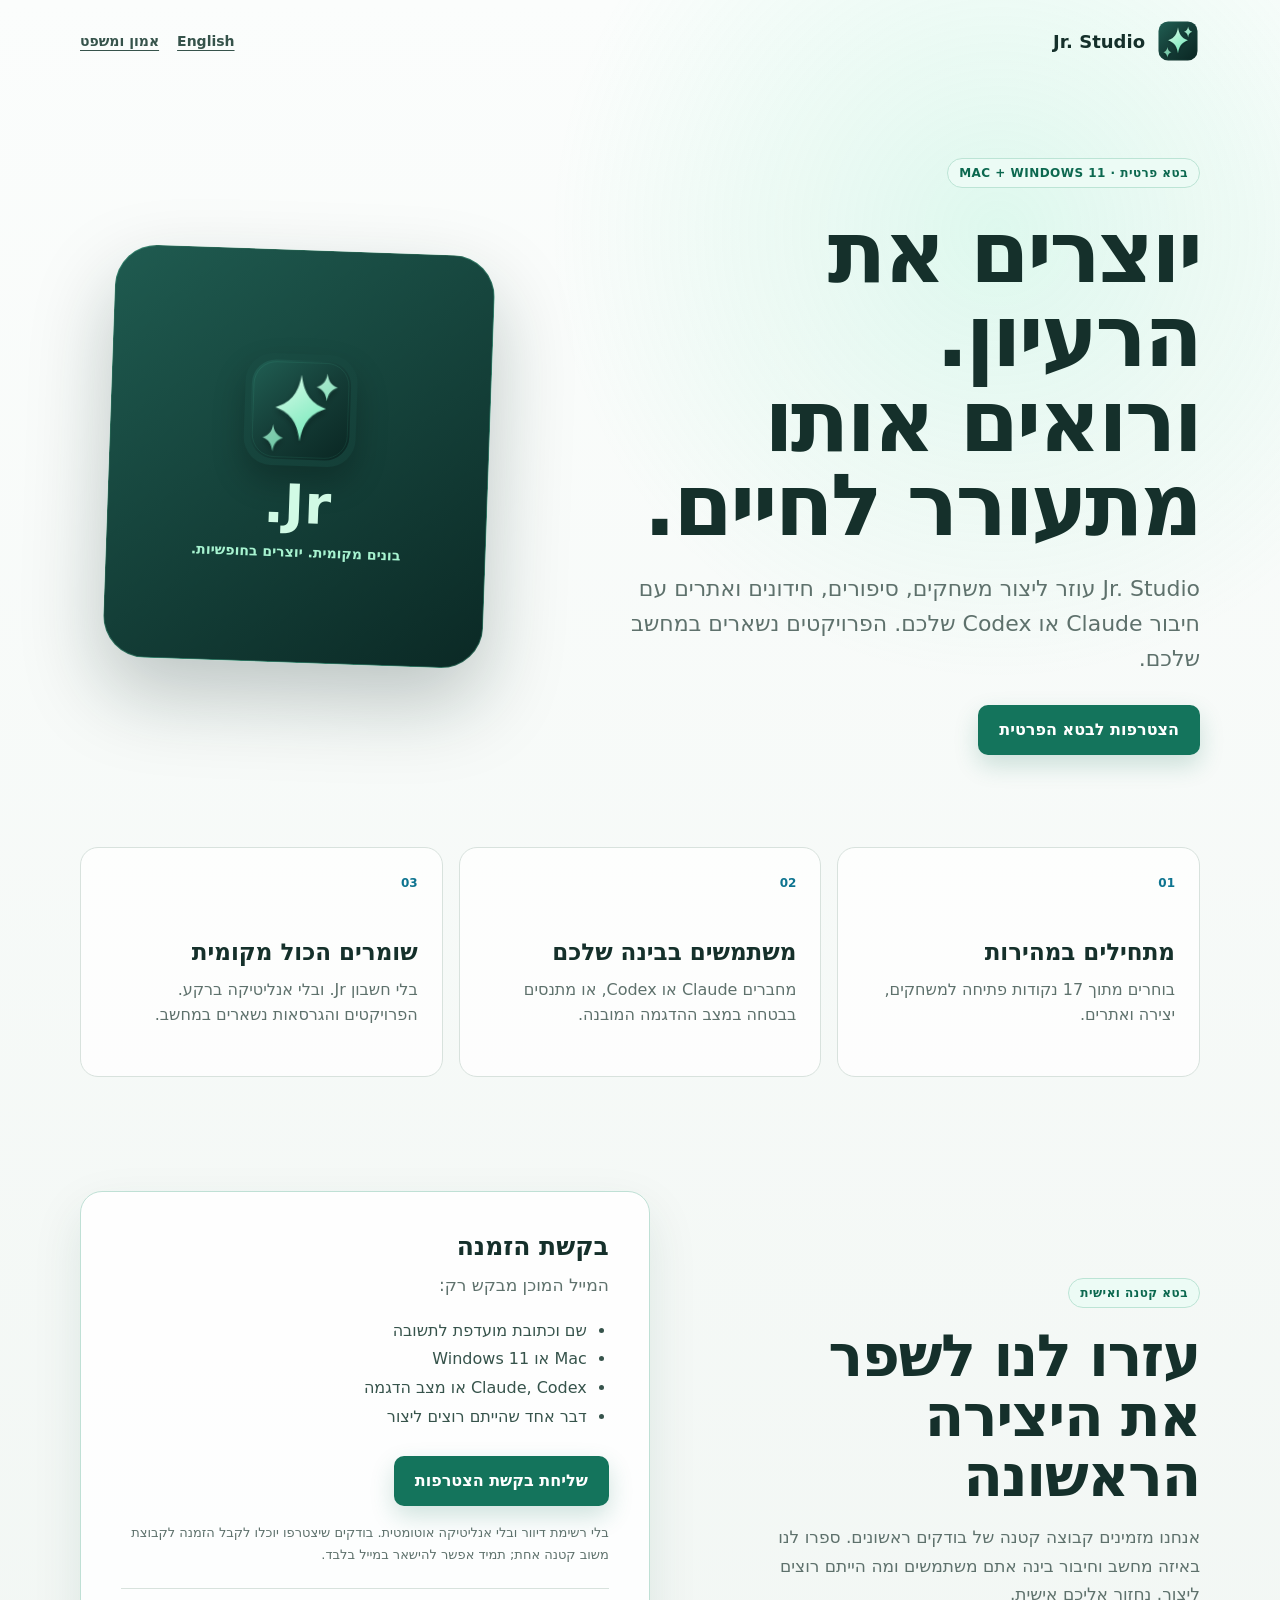
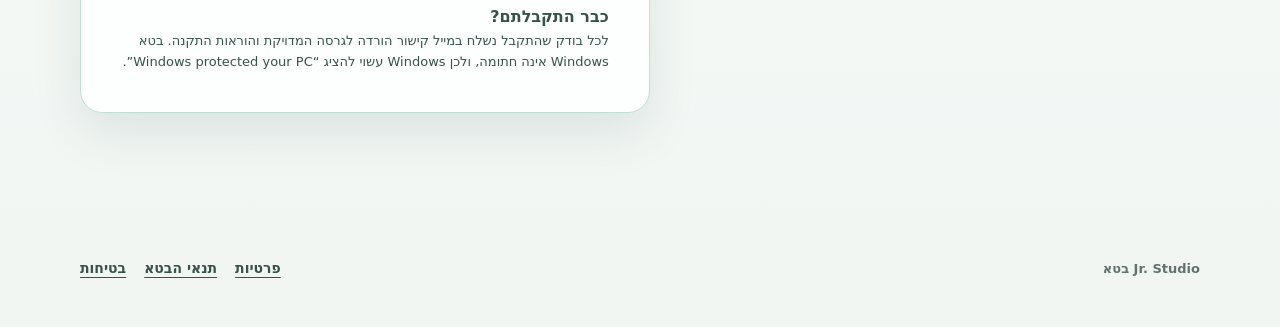
==== commit 8a94f70e: "Publish v0.2.0-beta.37 download pages" ====
--- a/he/index.html
+++ b/he/index.html
@@ -63,9 +63,6 @@
             <a class="button primary" href="#join">
               הצטרפות לבטא הפרטית
             </a>
-            <a class="button secondary" href="#download">
-              כבר הוזמנתם? להורדה
-            </a>
           </div>
         </div>
         <div class="hero-art" aria-hidden="true">
@@ -121,46 +118,14 @@
             בלי רשימת דיוור ובלי אנליטיקה אוטומטית. בודקים שיצטרפו יוכלו לקבל
             הזמנה לקבוצת משוב קטנה אחת; תמיד אפשר להישאר במייל בלבד.
           </p>
+          <div class="accepted-note" data-windows-signing="unsigned">
+            <strong>כבר התקבלתם?</strong>
+            <p>
+              לכל בודק שהתקבל נשלח במייל קישור הורדה לגרסה המדויקת והוראות התקנה.
+              בטא Windows אינה חתומה, ולכן Windows עשוי להציג “Windows protected your PC”.
+            </p>
+          </div>
         </div>
-      </section>
-
-      <section class="install" id="download" aria-labelledby="install-title">
-        <div>
-          <span class="eyebrow">לבודקים שהוזמנו</span>
-          <h2 id="install-title">מורידים את Jr. Studio</h2>
-        </div>
-        <div class="install-details">
-          <div class="hero-actions">
-            <a class="button primary" data-platform="mac" href="https://github.com/MalenboimLior/jr-studio-releases/releases/download/v0.2.0-beta.35/Jr-Studio-0.2.0-beta.35-arm64.dmg" rel="noopener">
-              Mac (Apple Silicon)
-            </a>
-            <a class="button primary" data-platform="windows" href="https://github.com/MalenboimLior/jr-studio-releases/releases/download/v0.2.0-beta.35/Jr-Studio-0.2.0-beta.35-x64.exe" rel="noopener">
-              Windows 11 (x64)
-            </a>
-            <a class="button secondary" href="https://github.com/MalenboimLior/jr-studio-releases/releases/tag/v0.2.0-beta.35" rel="noopener">
-              הערות גרסה וסכומי בדיקה
-            </a>
-          </div>
-          <p class="release-meta">Jr. Studio 0.2.0-beta.35 · חתום ומאומת ב־Mac · בטא Windows אינה חתומה</p>
-          <aside class="platform-warning" data-windows-signing="unsigned" aria-labelledby="windows-warning-title">
-            <strong id="windows-warning-title">הודעה חשובה לבטא של Windows</strong>
-            <p>
-              מתקין Windows עדיין אינו חתום דיגיטלית. Windows עשוי להציג
-              “Windows protected your PC”, לזהות מפרסם לא ידוע או לחסום את
-              האפליקציה באמצעות Smart App Control. יש להתקין רק אם סומכים על
-              הורדת הבטא המוזמנת מ־getjr.app, ולאמת אותה מול סכום הבדיקה של הגרסה.
-            </p>
-          </aside>
-          <ol>
-            <li><strong>מורידים</strong><span>בוחרים את קובץ ההתקנה וקוראים את אזהרת Windows למעלה.</span></li>
-            <li><strong>מתקינים</strong><span>פותחים DMG חתום ב־Mac או קובץ בטא ‎.exe לא־חתום ב־Windows.</span></li>
-            <li><strong>יוצרים</strong><span>פותחים, בוחרים נקודת פתיחה ומתחילים לבנות.</span></li>
-          </ol>
-        </div>
-        <p class="beta-note">
-          זוהי גרסת בטא בהזמנה בלבד. יש להתקין אותה רק אם הוזמנתם לבדוק את Jr. Studio.
-          Jr. יכול להכין דוח בטא מקומי, אך הוא יוצא מהמחשב רק אחרי שבודקים ומשתפים אותו.
-        </p>
       </section>
     </main>
 
--- a/assets/site.css
+++ b/assets/site.css
@@ -175,33 +175,6 @@
   box-shadow: inset 0 2px 5px rgba(15, 23, 42, 0.18);
 }
 
-.release-meta {
-  margin-block: 14px 0;
-  color: #586d67;
-  font-size: 13px;
-  font-weight: 700;
-}
-
-.platform-warning {
-  margin-block-start: 18px;
-  border: 1px solid #d6a33d;
-  border-radius: 14px;
-  background: #fff8e7;
-  color: #5f4212;
-  padding: 16px 18px;
-}
-
-.platform-warning strong {
-  display: block;
-  margin-block-end: 5px;
-}
-
-.platform-warning p {
-  margin: 0;
-  font-size: 14px;
-  line-height: 1.55;
-}
-
 .hero-art { display: grid; place-items: center; }
 
 .app-card {
@@ -280,28 +253,15 @@
 .signup-card ul { margin-block: 0 24px; padding-inline-start: 22px; color: #36534b; line-height: 1.8; }
 .signup-card .privacy-note { margin: 16px 0 0; font-size: 13px; }
 
-.install {
-  display: grid;
-  grid-template-columns: 0.8fr 1.2fr;
-  gap: 56px;
-  border-radius: 24px;
-  background: #123d36;
-  color: #e8fff6;
-  padding: clamp(28px, 5vw, 56px);
-}
-
-.install .eyebrow { border-color: #39796a; background: #1c4c43; color: #a7f3d0; }
-.install h2 { margin-block: 18px 0; font-size: clamp(34px, 4vw, 50px); }
-.install-details { display: grid; gap: 18px; }
-.install .hero-actions { align-items: stretch; }
-.install .button.secondary { border-color: #39796a; background: #1c4c43; color: #e8fff6; }
-.install .release-meta { margin: 0; color: #b5ccc5; }
-.install .platform-warning { margin: 0; }
-.install ol { display: grid; gap: 16px; margin: 8px 0 0; padding: 0; list-style: none; }
-.install li { display: grid; grid-template-columns: 100px 1fr; gap: 16px; border-block-end: 1px solid #2e5d53; padding-block-end: 16px; }
-.install li strong { color: #a7f3d0; }
-.install li span { color: #c8ddd6; line-height: 1.5; }
-.beta-note { grid-column: 2; margin: 0; color: #9fbab2; font-size: 13px; line-height: 1.5; }
+.accepted-note {
+  margin-block-start: 22px;
+  border-block-start: 1px solid var(--line);
+  padding-block-start: 18px;
+  color: #36534b;
+}
+
+.accepted-note strong { display: block; margin-block-end: 5px; }
+.accepted-note p { margin: 0; font-size: 13px; line-height: 1.6; }
 
 footer {
   min-height: 118px;
@@ -326,8 +286,6 @@
   .feature-grid article { min-height: 180px; }
   .feature-grid h2 { margin-block-start: 26px; }
   .beta-signup { grid-template-columns: 1fr; gap: 28px; padding-block-end: 64px; }
-  .install { grid-template-columns: 1fr; gap: 34px; }
-  .beta-note { grid-column: 1; }
   footer { align-items: flex-start; flex-direction: column; justify-content: center; }
 }
 
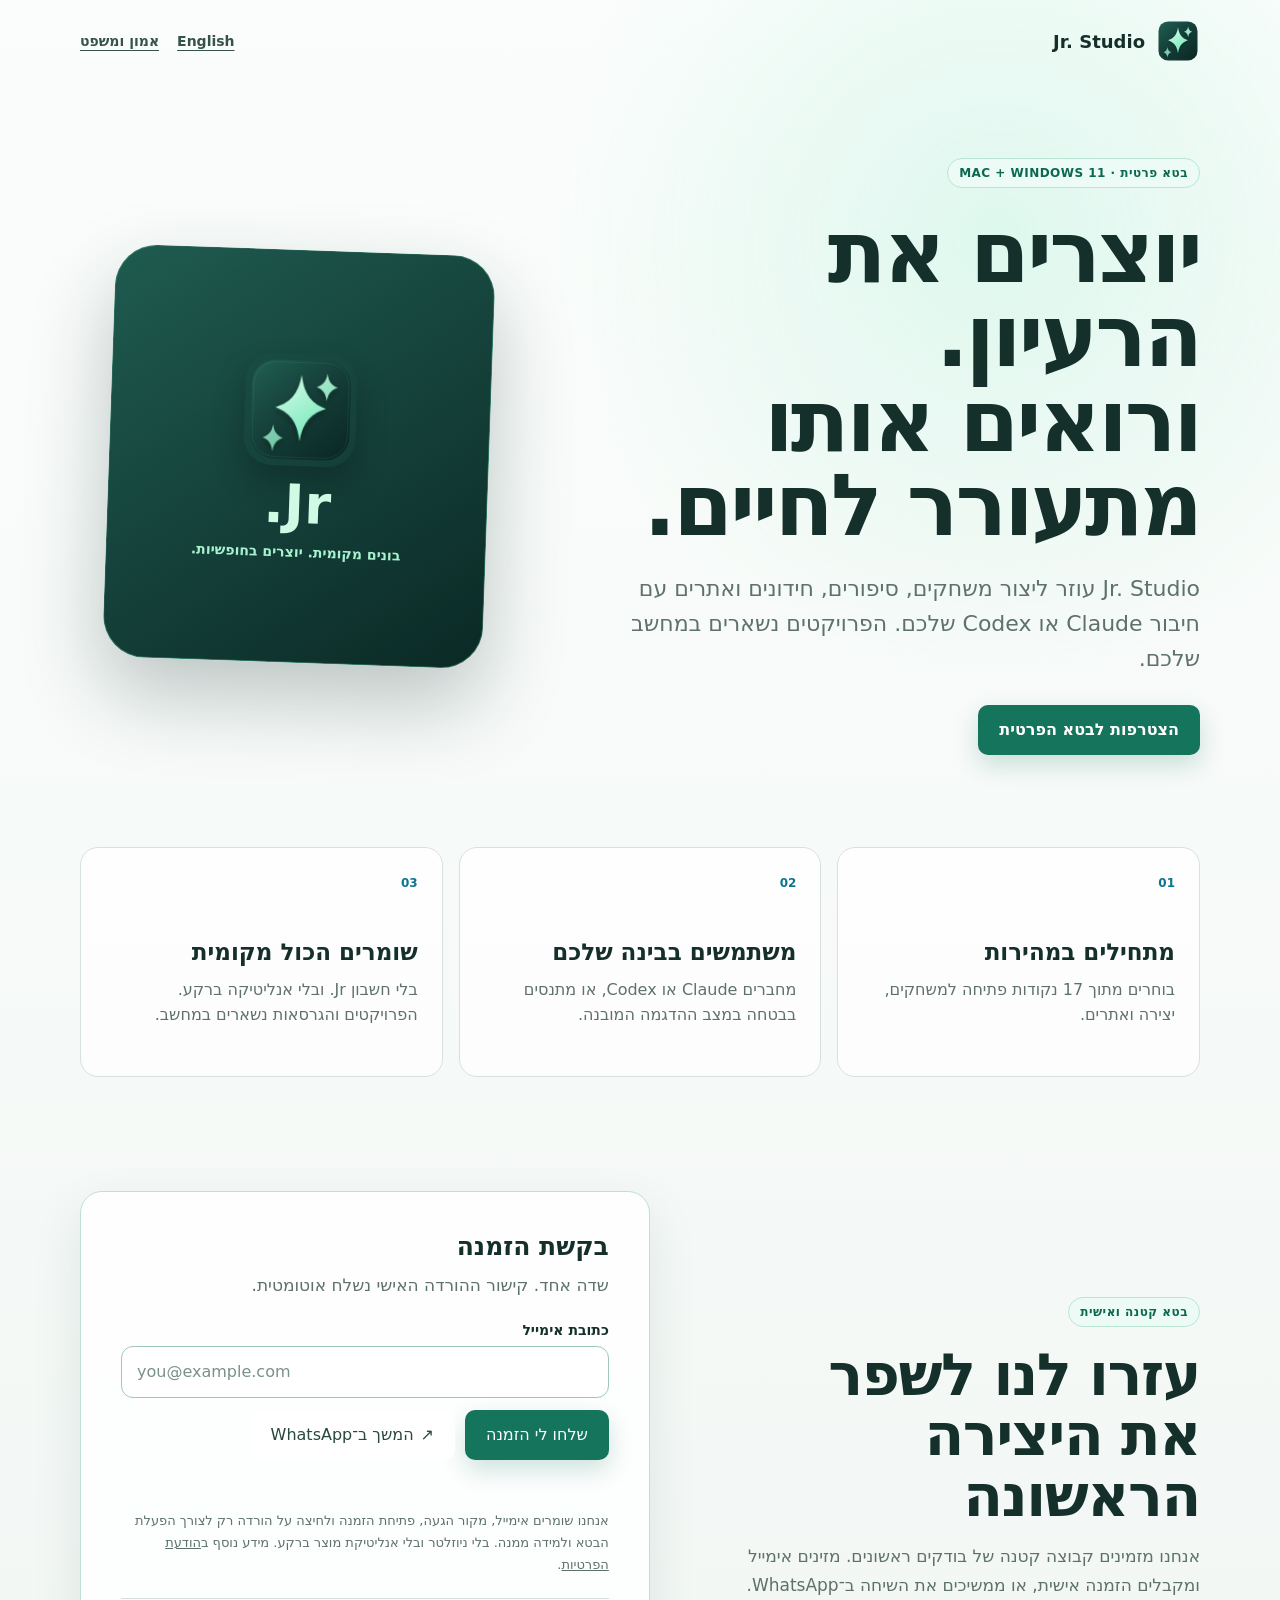
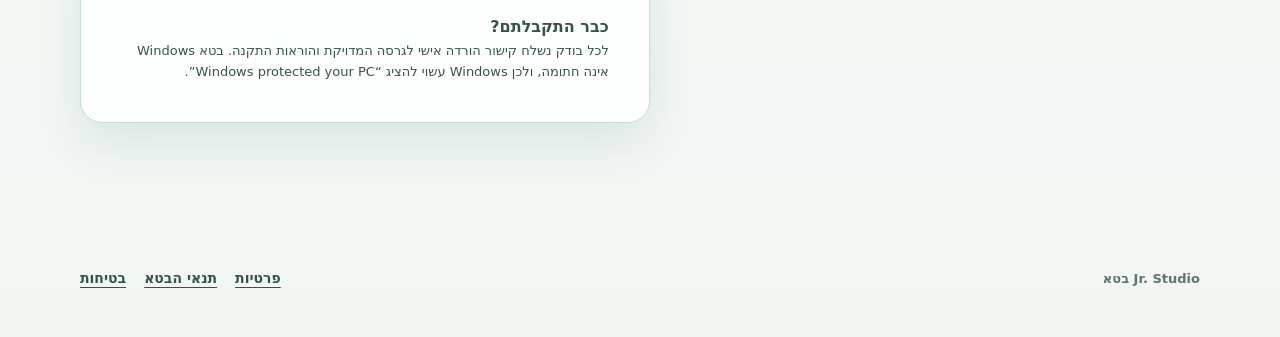
==== commit 64d1849c: "Publish v0.2.0-beta.38 download pages" ====
--- a/he/index.html
+++ b/he/index.html
@@ -6,7 +6,7 @@
     <meta name="theme-color" content="#123d36" />
     <meta
       http-equiv="Content-Security-Policy"
-      content="default-src 'none'; style-src 'self'; img-src 'self'; font-src 'none'; script-src 'none'; connect-src 'none'; object-src 'none'; base-uri 'none'; form-action 'none'"
+      content="default-src 'none'; style-src 'self'; img-src 'self'; font-src 'none'; script-src 'self'; connect-src https://jr-beta-api-271743767831.me-west1.run.app; object-src 'none'; base-uri 'none'; form-action 'none'"
     />
     <meta
       name="description"
@@ -35,6 +35,7 @@
     <link rel="alternate" hreflang="en" href="https://getjr.app/" />
     <link rel="stylesheet" href="/assets/site.css" />
     <link rel="icon" href="/assets/icon.svg" type="image/svg+xml" />
+    <script src="/assets/join.js" defer></script>
     <title>הבטא הפרטית של Jr. Studio — הצטרפות לבודקים הראשונים</title>
   </head>
   <body>
@@ -97,31 +98,45 @@
           <span class="eyebrow">בטא קטנה ואישית</span>
           <h2 id="join-title">עזרו לנו לשפר את היצירה הראשונה</h2>
           <p>
-            אנחנו מזמינים קבוצה קטנה של בודקים ראשונים. ספרו לנו באיזה מחשב
-            וחיבור בינה אתם משתמשים ומה הייתם רוצים ליצור. נחזור אליכם אישית.
+            אנחנו מזמינים קבוצה קטנה של בודקים ראשונים. מזינים אימייל ומקבלים
+            הזמנה אישית, או ממשיכים את השיחה ב־WhatsApp.
           </p>
         </div>
         <div class="signup-card">
           <h3>בקשת הזמנה</h3>
-          <p>המייל המוכן מבקש רק:</p>
-          <ul>
-            <li>שם וכתובת מועדפת לתשובה</li>
-            <li>Mac או Windows 11</li>
-            <li>Claude, Codex או מצב הדגמה</li>
-            <li>דבר אחד שהייתם רוצים ליצור</li>
-          </ul>
-          <a
-            class="button primary"
-            href="mailto:support@getjr.app?subject=%D7%94%D7%A6%D7%98%D7%A8%D7%A4%D7%95%D7%AA%20%D7%9C%D7%91%D7%98%D7%90%20%D7%94%D7%A4%D7%A8%D7%98%D7%99%D7%AA%20%D7%A9%D7%9C%20Jr.%20Studio&amp;body=%D7%A9%D7%9D%3A%0A%D7%9B%D7%AA%D7%95%D7%91%D7%AA%20%D7%9E%D7%95%D7%A2%D7%93%D7%A4%D7%AA%20%D7%9C%D7%AA%D7%A9%D7%95%D7%91%D7%94%3A%0A%D7%9E%D7%97%D7%A9%D7%91%20(Mac%20%D7%90%D7%95%20Windows%2011)%3A%0A%D7%97%D7%99%D7%91%D7%95%D7%A8%20%D7%91%D7%99%D7%A0%D7%94%20(Claude%2C%20Codex%20%D7%90%D7%95%20%D7%9E%D7%A6%D7%91%20%D7%94%D7%93%D7%92%D7%9E%D7%94)%3A%0A%D7%9E%D7%94%20%D7%94%D7%99%D7%99%D7%AA%D7%99%20%D7%A8%D7%95%D7%A6%D7%94%20%D7%9C%D7%99%D7%A6%D7%95%D7%A8%3A%0A"
-          >שליחת בקשת הצטרפות</a>
+          <p>שדה אחד. קישור ההורדה האישי נשלח אוטומטית.</p>
+          <form
+            class="signup-form"
+            data-beta-signup-form
+            data-endpoint="https://jr-beta-api-271743767831.me-west1.run.app/v1/beta/requests"
+            data-locale="he"
+            data-pending="שולחים את ההזמנה…"
+            data-success="ההזמנה נשלחה. כדאי לבדוק את תיבת המייל."
+            data-whatsapp="פותחים את WhatsApp…"
+            data-error="לא הצלחנו לשלוח את ההזמנה. נסו שוב."
+            data-invalid="צריך להזין כתובת אימייל תקינה."
+          >
+            <label for="beta-email">כתובת אימייל</label>
+            <input id="beta-email" name="email" type="email" autocomplete="email" inputmode="email" required maxlength="254" placeholder="you@example.com" dir="ltr" />
+            <div class="website-field" aria-hidden="true">
+              <label for="beta-company">חברה</label>
+              <input id="beta-company" name="company" type="text" tabindex="-1" autocomplete="off" />
+            </div>
+            <div class="signup-actions">
+              <button class="button primary" type="submit" data-channel="email">שלחו לי הזמנה</button>
+              <button class="button secondary whatsapp-button" type="submit" data-channel="whatsapp">המשך ב־WhatsApp</button>
+            </div>
+            <p class="form-status" data-form-status role="status" aria-live="polite"></p>
+          </form>
           <p class="privacy-note">
-            בלי רשימת דיוור ובלי אנליטיקה אוטומטית. בודקים שיצטרפו יוכלו לקבל
-            הזמנה לקבוצת משוב קטנה אחת; תמיד אפשר להישאר במייל בלבד.
+            אנחנו שומרים אימייל, מקור הגעה, פתיחת הזמנה ולחיצה על הורדה רק לצורך
+            הפעלת הבטא ולמידה ממנה. בלי ניוזלטר ובלי אנליטיקת מוצר ברקע.
+            מידע נוסף ב<a href="/legal/he/privacy/">הודעת הפרטיות</a>.
           </p>
           <div class="accepted-note" data-windows-signing="unsigned">
             <strong>כבר התקבלתם?</strong>
             <p>
-              לכל בודק שהתקבל נשלח במייל קישור הורדה לגרסה המדויקת והוראות התקנה.
+              לכל בודק נשלח קישור הורדה אישי לגרסה המדויקת והוראות התקנה.
               בטא Windows אינה חתומה, ולכן Windows עשוי להציג “Windows protected your PC”.
             </p>
           </div>
--- a/assets/site.css
+++ b/assets/site.css
@@ -250,8 +250,29 @@
 
 .signup-card h3 { margin: 0 0 10px; font-size: 25px; }
 .signup-card > p { color: var(--muted); line-height: 1.6; }
-.signup-card ul { margin-block: 0 24px; padding-inline-start: 22px; color: #36534b; line-height: 1.8; }
 .signup-card .privacy-note { margin: 16px 0 0; font-size: 13px; }
+
+.signup-form { margin-block-start: 22px; }
+.signup-form > label { display: block; margin-block-end: 8px; font-size: 14px; font-weight: 900; }
+.signup-form input[type="email"] {
+  width: 100%;
+  min-height: 52px;
+  border: 1px solid #9fc8ba;
+  border-radius: 12px;
+  background: #fff;
+  padding: 0 15px;
+  color: var(--ink);
+  font: inherit;
+}
+.signup-form input[type="email"]::placeholder { color: #7a918a; }
+.signup-actions { display: flex; flex-wrap: wrap; gap: 10px; margin-block-start: 12px; }
+.signup-actions .button { border: 1px solid transparent; cursor: pointer; font: inherit; }
+.signup-actions .button:disabled { cursor: wait; opacity: 0.64; transform: none; }
+.whatsapp-button::before { content: "↗"; margin-inline-end: 7px; }
+.form-status { min-height: 24px; margin: 10px 0 0; color: #36534b; font-size: 14px; font-weight: 800; }
+.form-status[data-state="error"] { color: #a33131; }
+.form-status[data-state="success"] { color: var(--green-dark); }
+.website-field { position: absolute; width: 1px; height: 1px; overflow: hidden; clip-path: inset(50%); white-space: nowrap; }
 
 .accepted-note {
   margin-block-start: 22px;
@@ -286,6 +307,8 @@
   .feature-grid article { min-height: 180px; }
   .feature-grid h2 { margin-block-start: 26px; }
   .beta-signup { grid-template-columns: 1fr; gap: 28px; padding-block-end: 64px; }
+  .signup-actions { flex-direction: column; }
+  .signup-actions .button { width: 100%; }
   footer { align-items: flex-start; flex-direction: column; justify-content: center; }
 }
 
